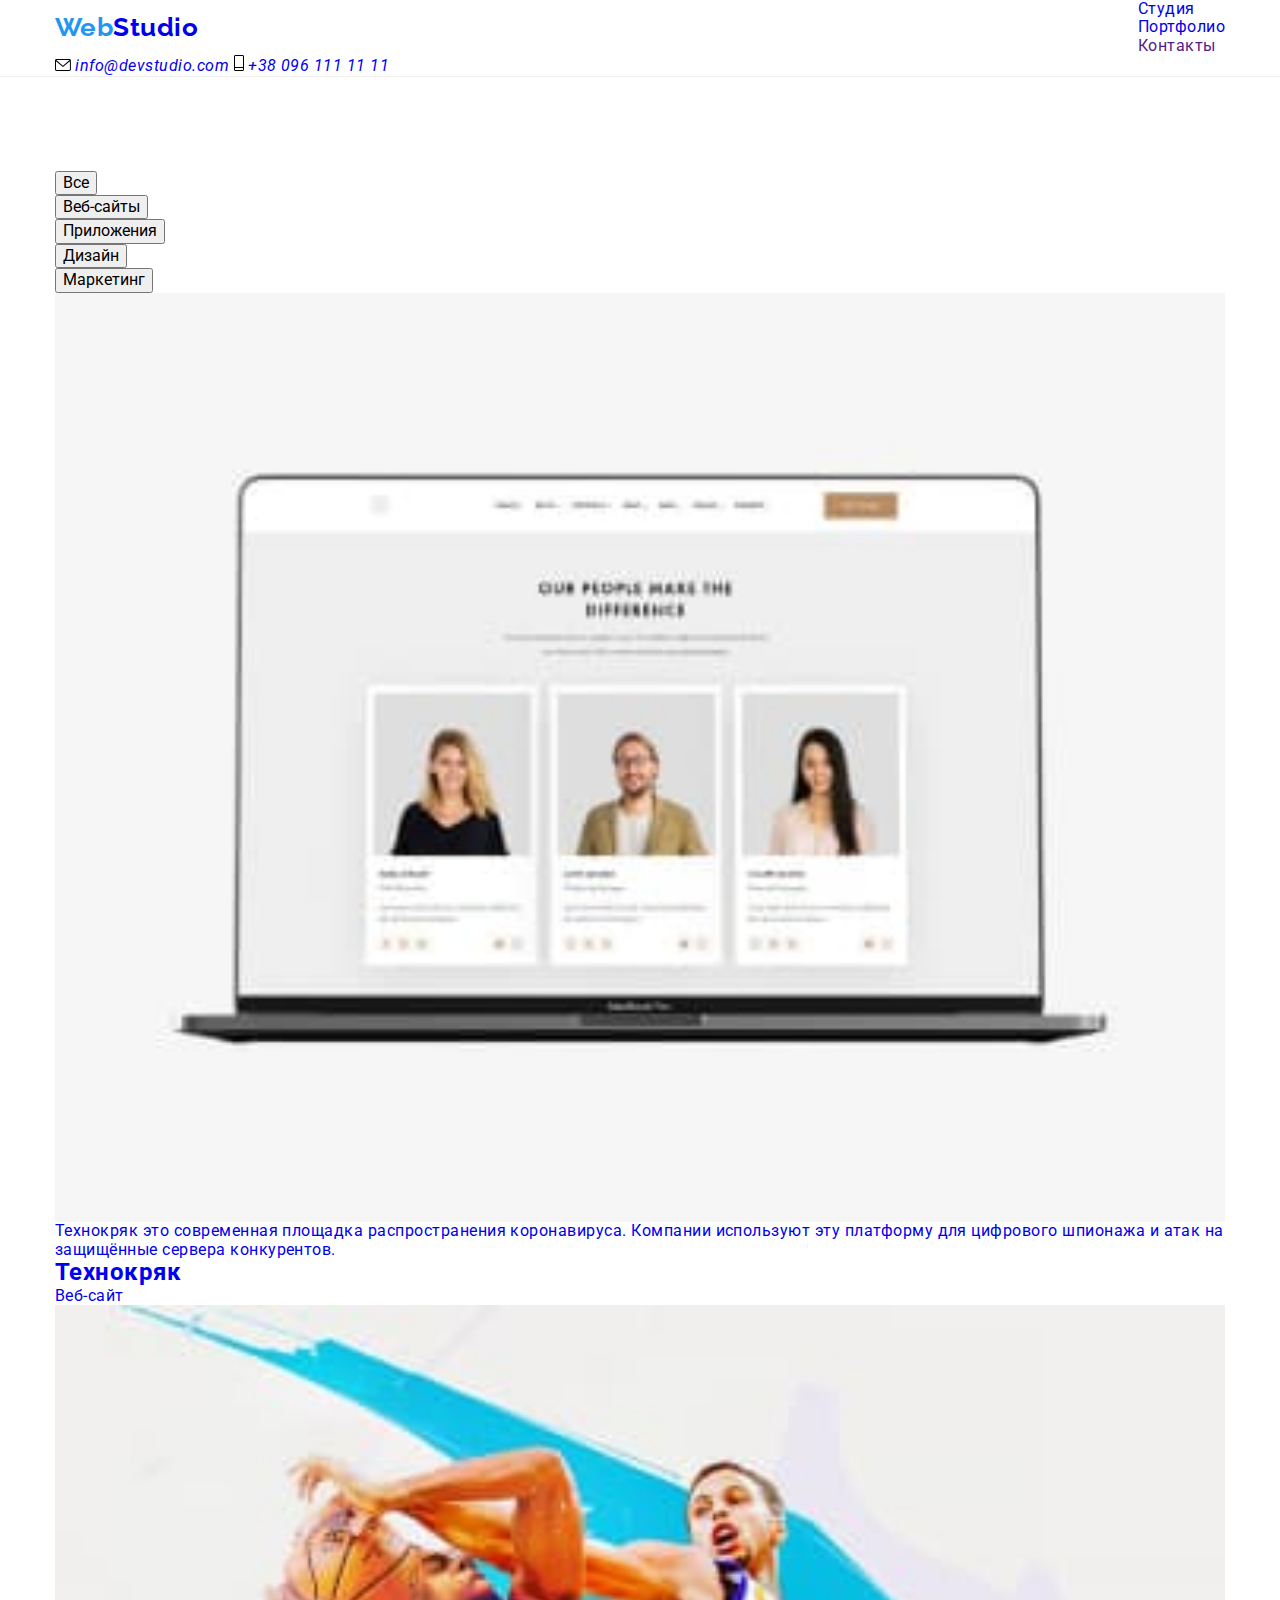
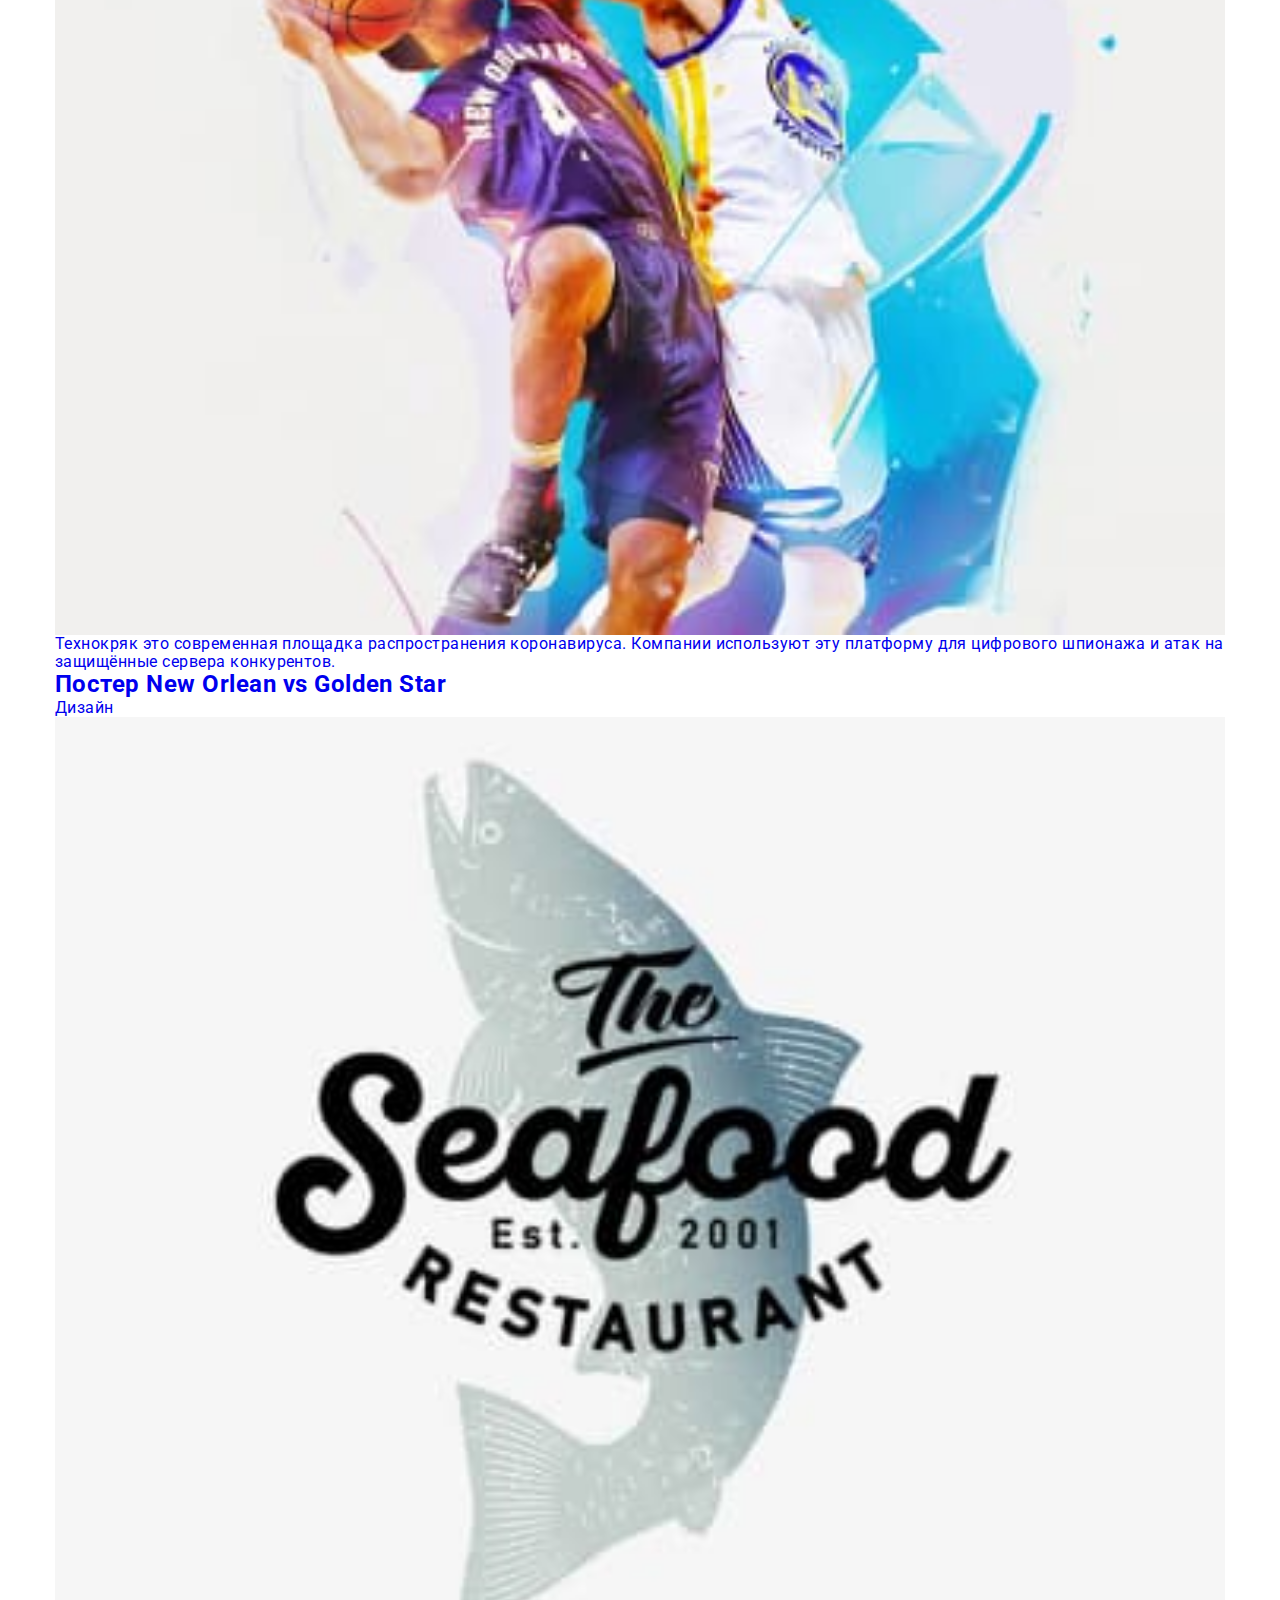
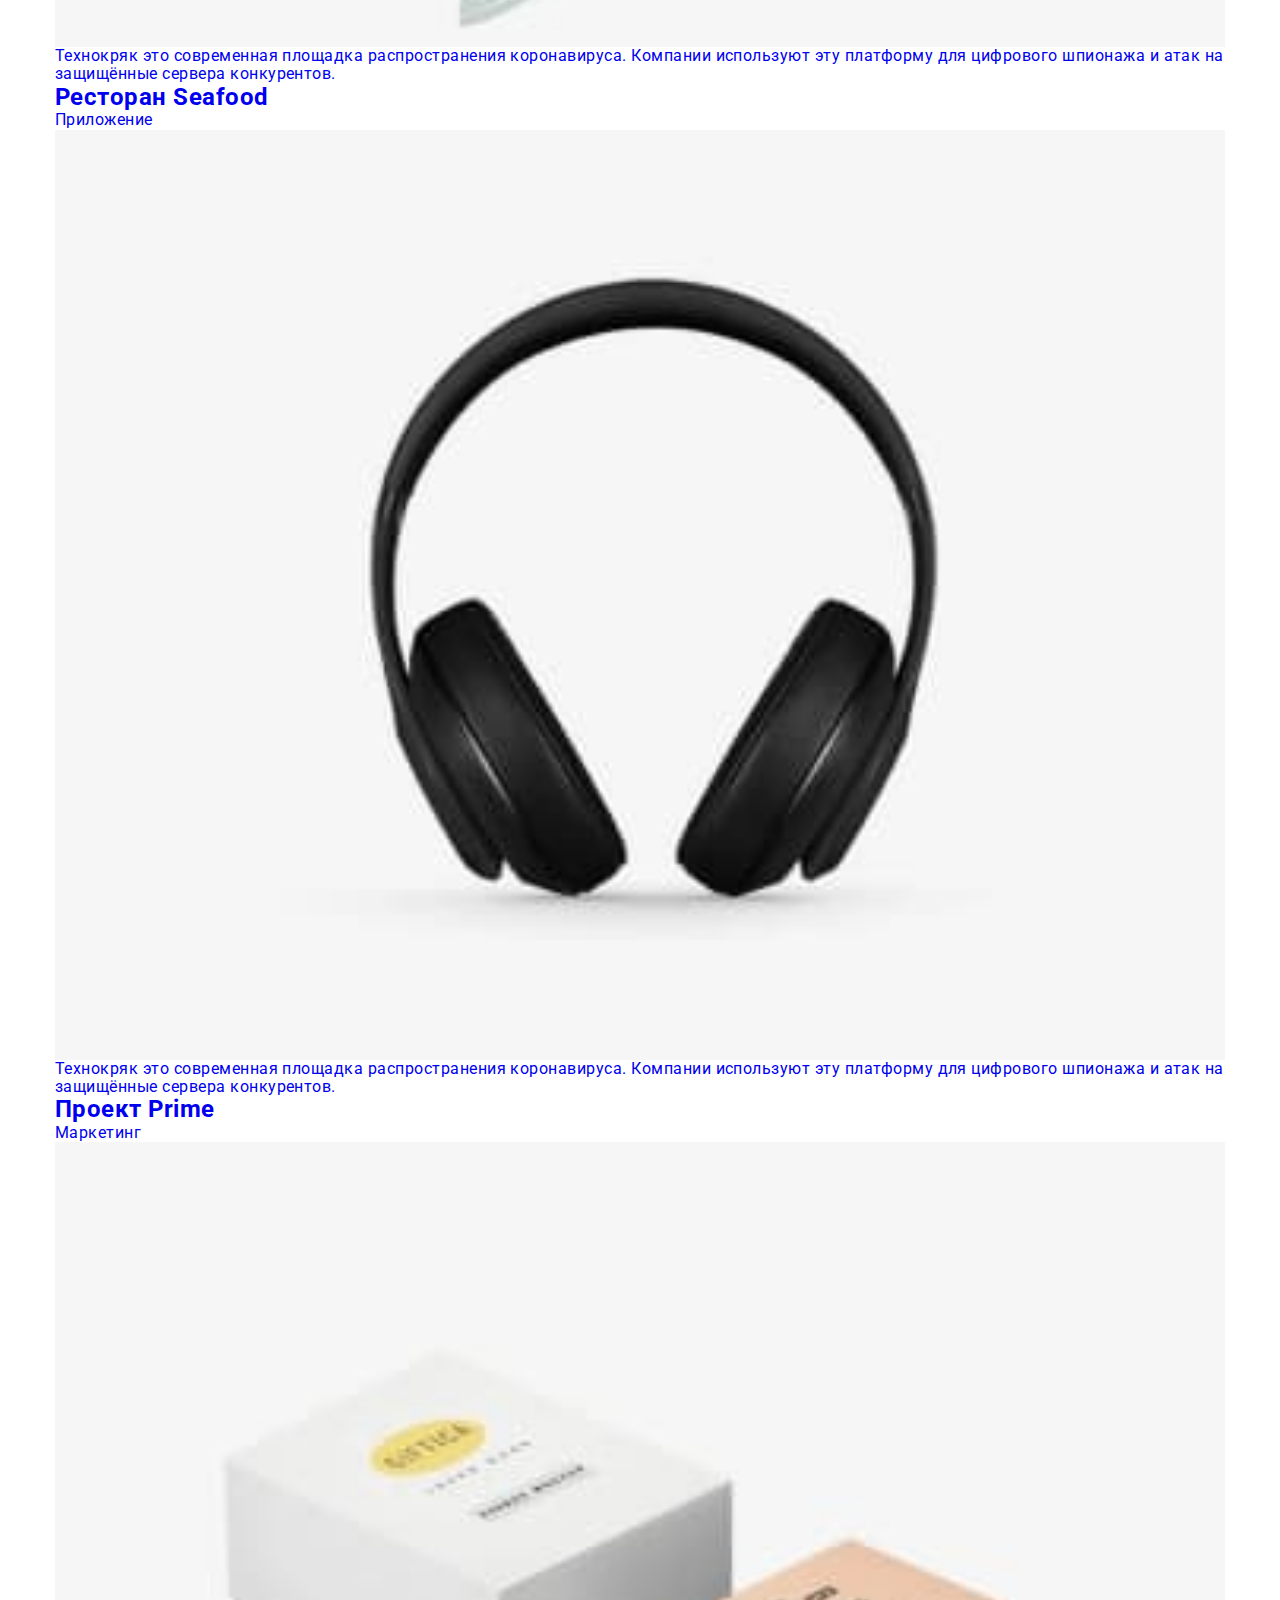
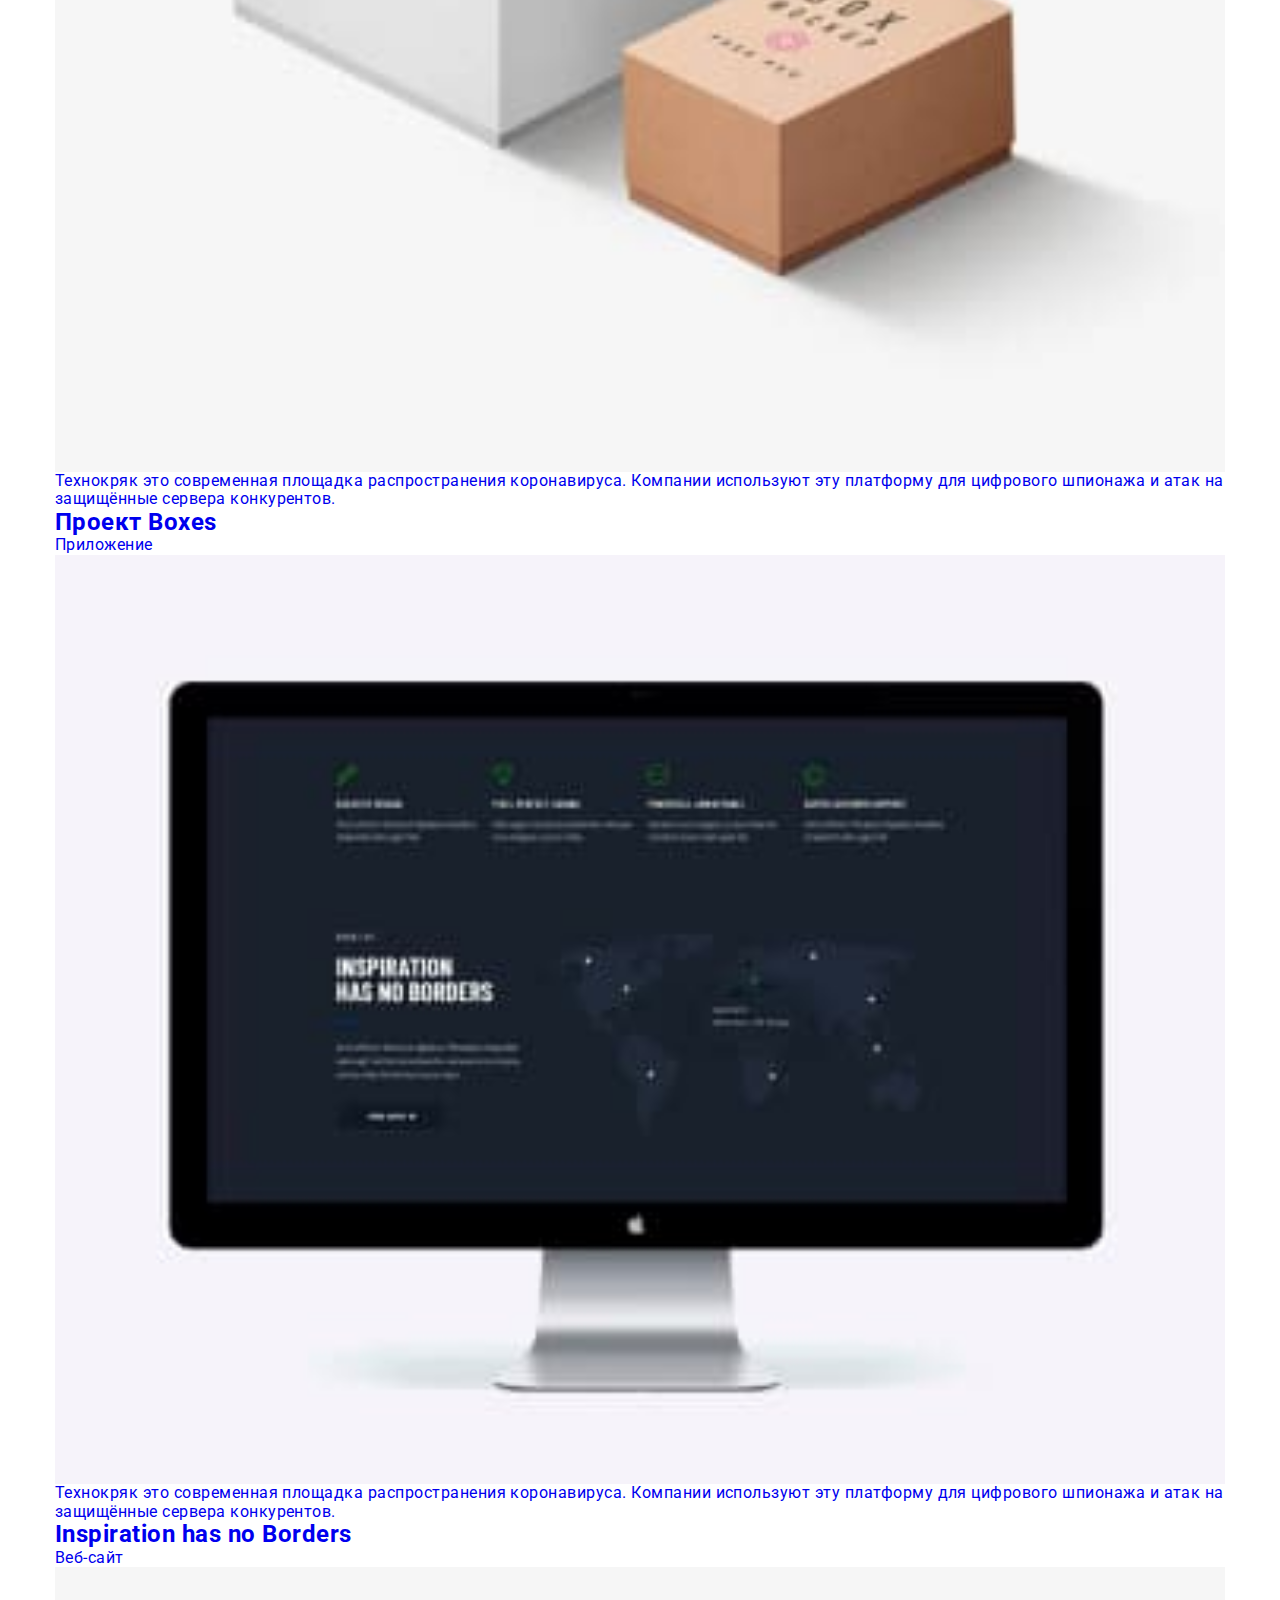
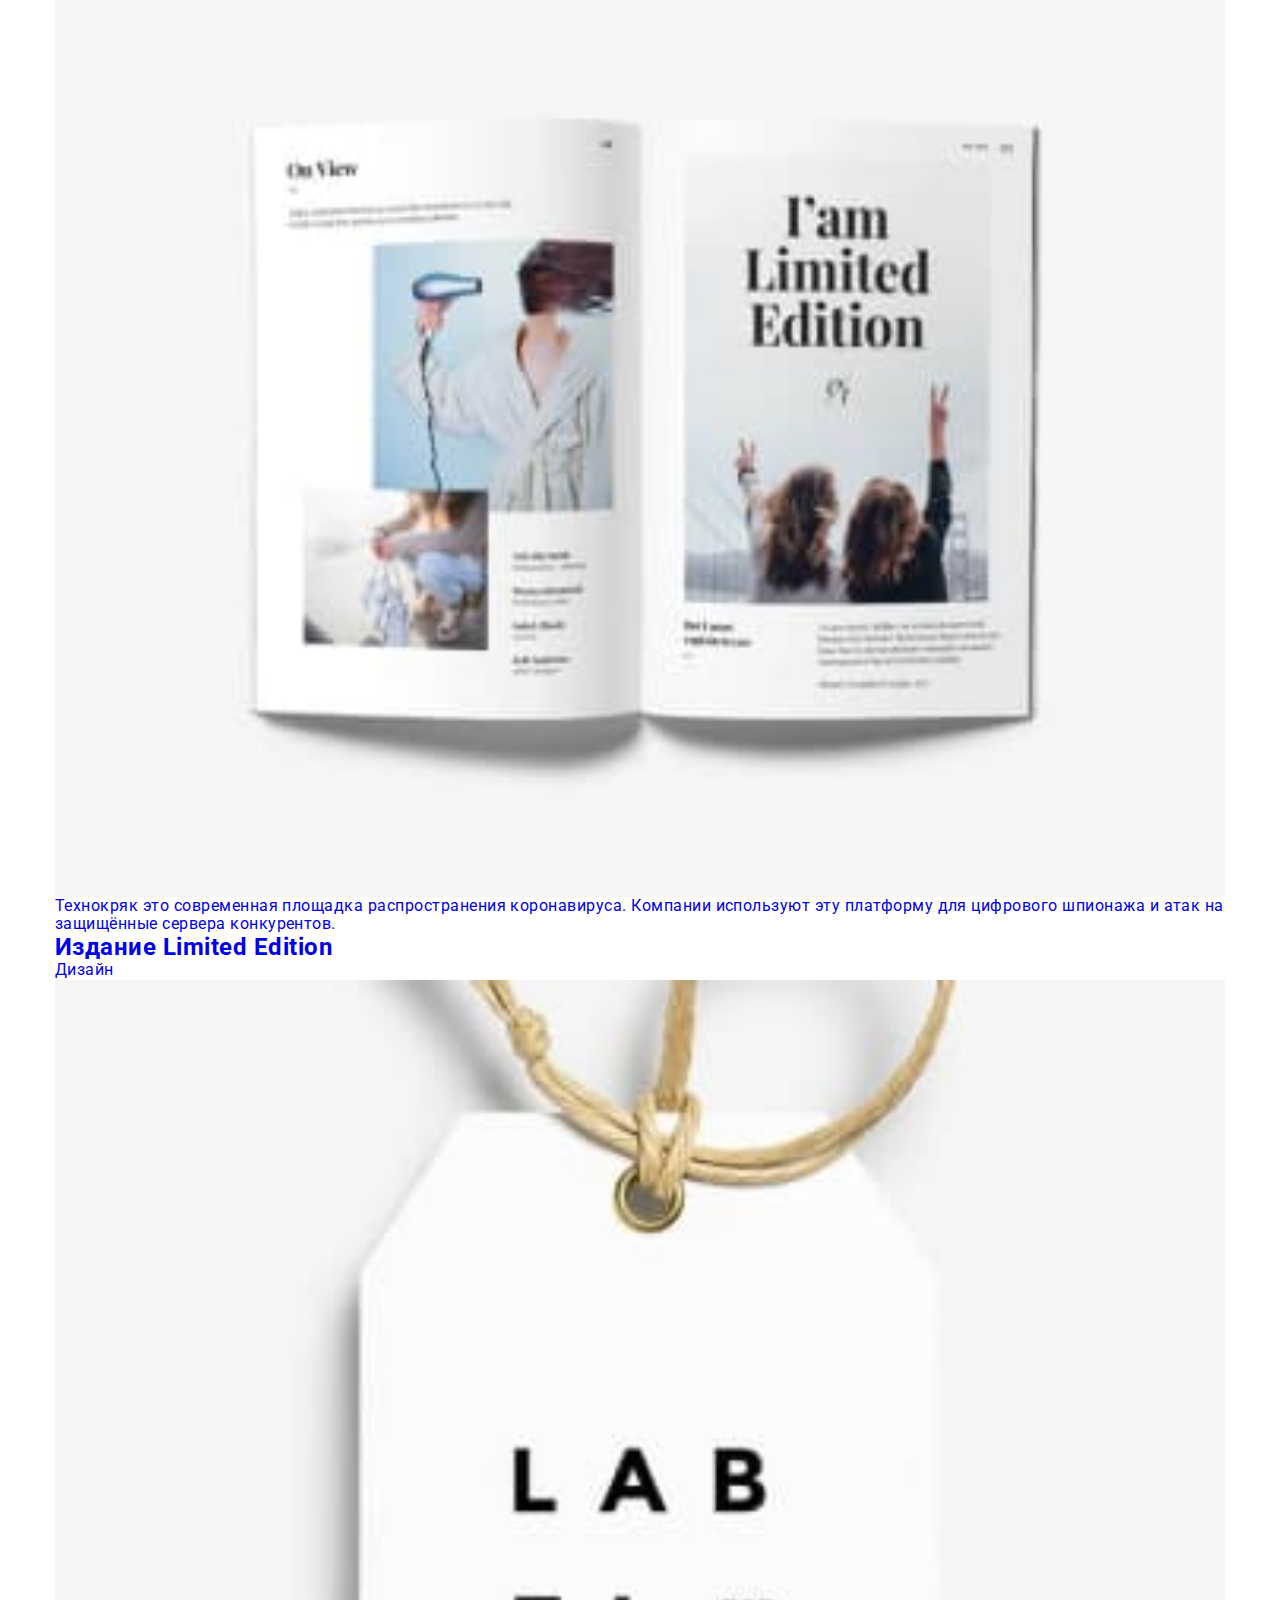
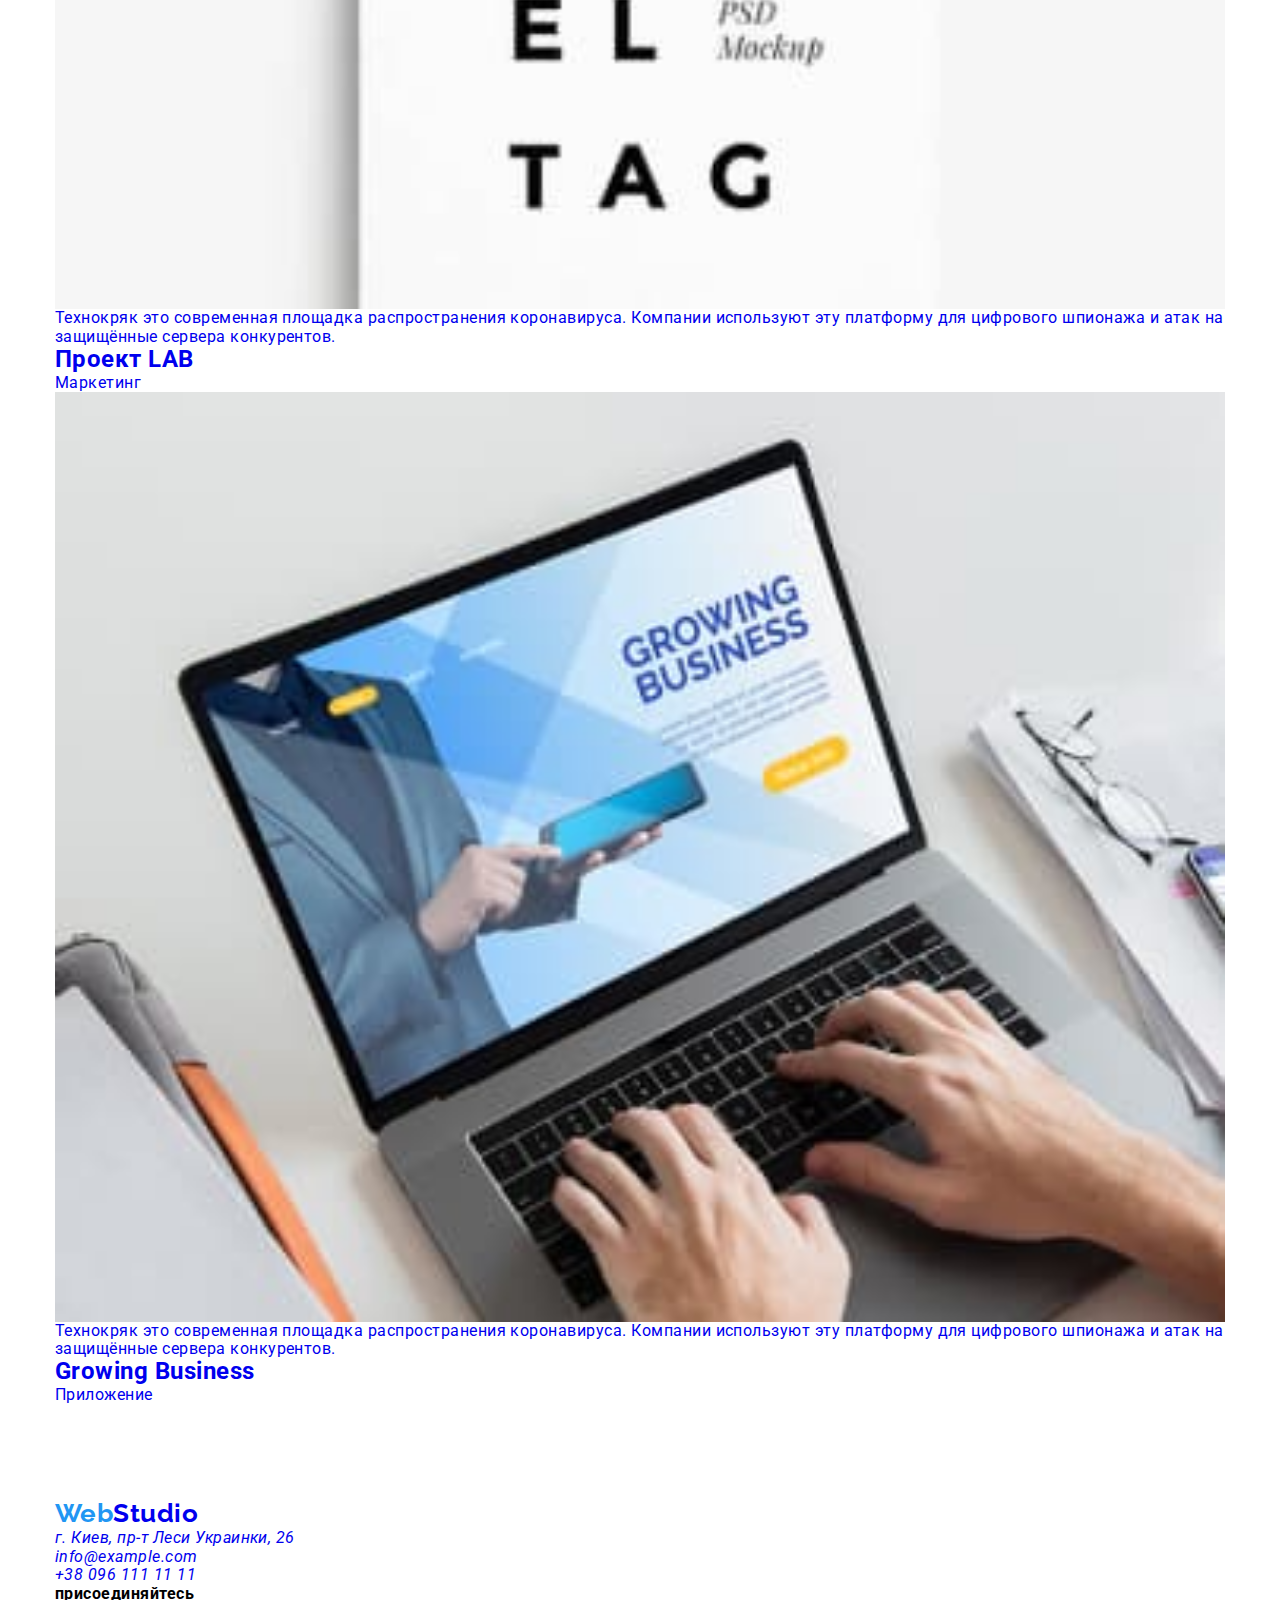
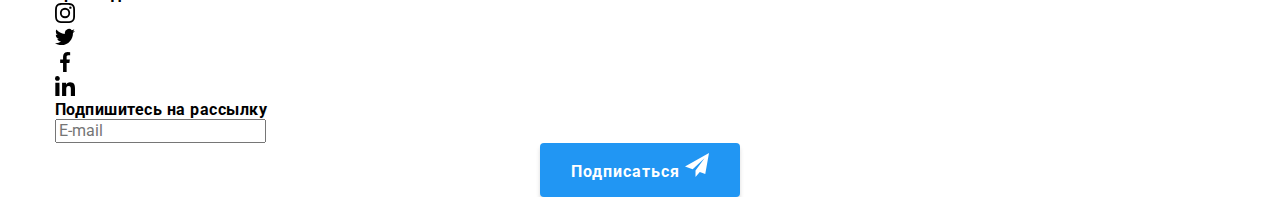
==== portfolio.html @ a3c03ff6 "Адаптивные секции главной" ====
<!DOCTYPE html>
<html lang="ru">
  <head>
    <meta charset="UTF-8" />
    <meta name="viewport" content="width=device-width, initial-scale=1.0" />
    <title lang="en">Web Studio (Version 2.0)</title>
    <link rel="preconnect" href="https://fonts.gstatic.com" />
    <link
      href="https://fonts.googleapis.com/css2?family=Raleway:wght@700&family=Roboto:wght@400;500;700;900&display=swap"
      rel="stylesheet"
    />
    <link
      rel="stylesheet"
      href="https://cdnjs.cloudflare.com/ajax/libs/modern-normalize/1.0.0/modern-normalize.min.css"
    />
    <link rel="stylesheet" href="css/portfolio.min.css" />
  </head>

  <body>
    <!-- ========== HEADER ========== -->

    <header class="page-header">
      <div class="container">
        <nav class="site-nav">
          <a class="logo page-header__logo" href="index.html"
            ><span class="logo__segment">Web</span>Studio</a
          >
          <ul class="site-nav__list">
            <li class="site-nav__item">
              <a class="site-nav__link" href="index.html">Студия</a>
            </li>
            <li class="site-nav__item">
              <a
                class="site-nav__link site-nav__link--current"
                href="portfolio.html"
                >Портфолио</a
              >
            </li>
            <li class="site-nav__item">
              <a class="site-nav__link" href="">Контакты</a>
            </li>
          </ul>
        </nav>
        <address class="page-header__address">
          <a class="page-header__link" href="mailto:info@devstudio.com">
            <svg class="page-header__icon" width="16" height="12">
              <use href="./icons/webstudio-sprite.svg#envelope"></use>
            </svg>
            info@devstudio.com</a
          >
          <a class="page-header__link" href="tel:+380961111111">
            <svg class="page-header__icon" width="10" height="16">
              <use href="./icons/webstudio-sprite.svg#phone"></use>
            </svg>
            +38 096 111 11 11
          </a>
        </address>
      </div>
    </header>

    <main>
      <!-- ========== PORTFOLIO ========== -->

      <section class="section portfolio container">
        <h1 class="visually-hidden">Портфолио</h1>

        <!-- ========== NAVIGATION ========== -->

        <ul class="portfolio__filter">
          <li class="portfolio__filter-item">
            <button class="portfolio__filter-button current" type="button">
              Все
            </button>
          </li>
          <li class="portfolio__filter-item">
            <button class="portfolio__filter-button" type="button">
              Веб-сайты
            </button>
          </li>
          <li class="portfolio__filter-item">
            <button class="portfolio__filter-button" type="button">
              Приложения
            </button>
          </li>
          <li class="portfolio__filter-item">
            <button class="portfolio__filter-button" type="button">
              Дизайн
            </button>
          </li>
          <li class="portfolio__filter-item">
            <button class="portfolio__filter-button" type="button">
              Маркетинг
            </button>
          </li>
        </ul>

        <!-- ========== PORTFOLIO CARDS ========== -->

        <ul class="portfolio__card-set">
          <li class="portfolio__card-item">
            <a class="portfolio__card-link" href="#">
              <div class="portfolio__card-thumb">
                <img
                  class="portfolio__card-img"
                  src="images/portfolio/img.jpg"
                  alt=""
                  width="370"
                  height="294"
                />
                <div class="portfolio__card-thumb-overlay">
                  <p class="portfolio__card-descr">
                    Технокряк это современная площадка распространения
                    коронавируса. Компании используют эту платформу для
                    цифрового шпионажа и атак на защищённые сервера конкурентов.
                  </p>
                </div>
              </div>
              <div class="porftolio__card-wrapper">
                <h2 class="portfolio__card-title">Технокряк</h2>
                <p class="portfolio__card-text">Веб-сайт</p>
              </div>
            </a>
          </li>
          <li class="portfolio__card-item">
            <a class="portfolio__card-link" href="#">
              <div class="portfolio__card-thumb">
                <img
                  class="portfolio__card-img"
                  src="images/portfolio/img-1.jpg"
                  alt=""
                  width="370"
                  height="294"
                />
                <div class="portfolio__card-thumb-overlay">
                  <p class="portfolio__card-descr">
                    Технокряк это современная площадка распространения
                    коронавируса. Компании используют эту платформу для
                    цифрового шпионажа и атак на защищённые сервера конкурентов.
                  </p>
                </div>
              </div>
              <div class="porftolio__card-wrapper">
                <h2 class="portfolio__card-title" lang="en">
                  Постер <span lang="en">New Orlean vs Golden Star</span>
                </h2>
                <p class="portfolio__card-text">Дизайн</p>
              </div>
            </a>
          </li>
          <li class="portfolio__card-item">
            <a class="portfolio__card-link" href="#">
              <div class="portfolio__card-thumb">
                <img
                  class="portfolio__card-img"
                  src="images/portfolio/img-2.jpg"
                  alt=""
                  width="370"
                  height="294"
                />
                <div class="portfolio__card-thumb-overlay">
                  <p class="portfolio__card-descr">
                    Технокряк это современная площадка распространения
                    коронавируса. Компании используют эту платформу для
                    цифрового шпионажа и атак на защищённые сервера конкурентов.
                  </p>
                </div>
              </div>
              <div class="porftolio__card-wrapper">
                <h2 class="portfolio__card-title">
                  Ресторан <span lang="en">Seafood</span>
                </h2>
                <p class="portfolio__card-text">Приложение</p>
              </div>
            </a>
          </li>
          <li class="portfolio__card-item">
            <a class="portfolio__card-link" href="#">
              <div class="portfolio__card-thumb">
                <img
                  class="portfolio__card-img"
                  src="images/portfolio/img-3.jpg"
                  alt=""
                  width="370"
                  height="294"
                />
                <div class="portfolio__card-thumb-overlay">
                  <p class="portfolio__card-descr">
                    Технокряк это современная площадка распространения
                    коронавируса. Компании используют эту платформу для
                    цифрового шпионажа и атак на защищённые сервера конкурентов.
                  </p>
                </div>
              </div>
              <div class="porftolio__card-wrapper">
                <h2 class="portfolio__card-title">
                  Проект <span lang="en">Prime</span>
                </h2>
                <p class="portfolio__card-text">Маркетинг</p>
              </div>
            </a>
          </li>
          <li class="portfolio__card-item">
            <a class="portfolio__card-link" href="#">
              <div class="portfolio__card-thumb">
                <img
                  class="portfolio__card-img"
                  src="images/portfolio/img-4.jpg"
                  alt=""
                  width="370"
                  height="294"
                />
                <div class="portfolio__card-thumb-overlay">
                  <p class="portfolio__card-descr">
                    Технокряк это современная площадка распространения
                    коронавируса. Компании используют эту платформу для
                    цифрового шпионажа и атак на защищённые сервера конкурентов.
                  </p>
                </div>
              </div>
              <div class="porftolio__card-wrapper">
                <h2 class="portfolio__card-title">
                  Проект <span lang="en">Boxes</span>
                </h2>
                <p class="portfolio__card-text">Приложение</p>
              </div>
            </a>
          </li>
          <li class="portfolio__card-item">
            <a class="portfolio__card-link" href="#">
              <div class="portfolio__card-thumb">
                <img
                  class="portfolio__card-img"
                  src="images/portfolio/img-5.jpg"
                  alt=""
                  width="370"
                  height="294"
                />
                <div class="portfolio__card-thumb-overlay">
                  <p class="portfolio__card-descr">
                    Технокряк это современная площадка распространения
                    коронавируса. Компании используют эту платформу для
                    цифрового шпионажа и атак на защищённые сервера конкурентов.
                  </p>
                </div>
              </div>
              <div class="porftolio__card-wrapper">
                <h2 class="portfolio__card-title" lang="en">
                  Inspiration has no Borders
                </h2>
                <p class="portfolio__card-text">Веб-сайт</p>
              </div>
            </a>
          </li>
          <li class="portfolio__card-item">
            <a class="portfolio__card-link" href="#">
              <div class="portfolio__card-thumb">
                <img
                  class="portfolio__card-img"
                  src="images/portfolio/img-6.jpg"
                  alt=""
                  width="370"
                  height="294"
                />
                <div class="portfolio__card-thumb-overlay">
                  <p class="portfolio__card-descr">
                    Технокряк это современная площадка распространения
                    коронавируса. Компании используют эту платформу для
                    цифрового шпионажа и атак на защищённые сервера конкурентов.
                  </p>
                </div>
              </div>
              <div class="porftolio__card-wrapper">
                <h2 class="portfolio__card-title">
                  Издание <span lang="en">Limited Edition</span>
                </h2>
                <p class="portfolio__card-text">Дизайн</p>
              </div>
            </a>
          </li>
          <li class="portfolio__card-item">
            <a class="portfolio__card-link" href="#">
              <div class="portfolio__card-thumb">
                <img
                  class="portfolio__card-img"
                  src="images/portfolio/img-7.jpg"
                  alt=""
                  width="370"
                  height="294"
                />
                <div class="portfolio__card-thumb-overlay">
                  <p class="portfolio__card-descr">
                    Технокряк это современная площадка распространения
                    коронавируса. Компании используют эту платформу для
                    цифрового шпионажа и атак на защищённые сервера конкурентов.
                  </p>
                </div>
              </div>
              <div class="porftolio__card-wrapper">
                <h2 class="portfolio__card-title">
                  Проект <span lang="en">LAB</span>
                </h2>
                <p class="portfolio__card-text">Маркетинг</p>
              </div>
            </a>
          </li>
          <li class="portfolio__card-item">
            <a class="portfolio__card-link" href="#">
              <div class="portfolio__card-thumb">
                <img
                  class="portfolio__card-img"
                  src="images/portfolio/img-8.jpg"
                  alt=""
                  width="370"
                  height="294"
                />
                <div class="portfolio__card-thumb-overlay">
                  <p class="portfolio__card-descr">
                    Технокряк это современная площадка распространения
                    коронавируса. Компании используют эту платформу для
                    цифрового шпионажа и атак на защищённые сервера конкурентов.
                  </p>
                </div>
              </div>
              <div class="porftolio__card-wrapper">
                <h2 class="portfolio__card-title" lang="en">
                  Growing Business
                </h2>
                <p class="portfolio__card-text">Приложение</p>
              </div>
            </a>
          </li>
        </ul>
      </section>
    </main>

    <!-- ========== FOOTER ========== -->

    <footer class="page-footer">
      <div class="container">
        <div class="page-footer__address-wrapper">
          <a class="logo page-footer__logo" href="index.html"
            ><span class="logo__segment">Web</span>Studio</a
          >
          <address class="page-footer__address">
            <ul class="page-footer__address-list">
              <li class="page-footer__address-item">
                <a
                  class="page-footer__address-map"
                  href="https://goo.gl/maps/e7vMdmrx5FtBi2NV8"
                >
                  г. Киев, пр-т Леси Украинки, 26
                </a>
              </li>
              <li class="page-footer__address-item">
                <a
                  class="page-footer__address-link"
                  href="mailto:info@example.com"
                  >info@example.com</a
                >
              </li>
              <li class="page-footer__address-item">
                <a class="page-footer__address-link" href="tel:+380961111111"
                  >+38 096 111 11 11</a
                >
              </li>
            </ul>
          </address>
        </div>
        <div class="page-footer__social-wrapper">
          <b class="page-footer__title">присоединяйтесь</b>
          <ul class="page-footer__social-list">
            <li class="page-footer__social-item">
              <a href="#" class="page-footer__social-link link">
                <svg class="page-footer__social-icon" width="20" height="20">
                  <use href="./icons/webstudio-sprite.svg#instagram"></use>
                </svg>
              </a>
            </li>
            <li class="page-footer__social-item">
              <a href="#" class="page-footer__social-link link">
                <svg class="page-footer__social-icon" width="20" height="20">
                  <use href="./icons/webstudio-sprite.svg#twitter"></use>
                </svg>
              </a>
            </li>
            <li class="page-footer__social-item">
              <a href="#" class="page-footer__social-link link">
                <svg class="page-footer__social-icon" width="20" height="20">
                  <use href="./icons/webstudio-sprite.svg#facebook"></use>
                </svg>
              </a>
            </li>
            <li class="page-footer__social-item">
              <a href="#" class="page-footer__social-link link">
                <svg class="page-footer__social-icon" width="20" height="20">
                  <use href="./icons/webstudio-sprite.svg#linkedin"></use>
                </svg>
              </a>
            </li>
          </ul>
        </div>

        <form class="page-footer__subscr-form">
          <b class="page-footer__title">Подпишитесь на рассылку</b>
          <div class="page-footer__subscr-field">
            <label for="mail"></label>
            <input
              class="page-footer__input"
              type="email"
              name="mail"
              id="mail"
              placeholder="E-mail"
            />
            <button class="button page-footer__button" type="submit">
              Подписаться
              <svg class="page-footer__send-icon" width="24" height="24">
                <use href="./icons/webstudio-sprite.svg#send"></use>
              </svg>
            </button>
          </div>
        </form>
      </div>
    </footer>
  </body>
</html>
---- css/portfolio.min.css ----
body{font-family:'Roboto', sans-serif;font-weight:400;letter-spacing:0.03em;background-color:var(--primary-background-color)}a{text-decoration:none}ul{padding:0;margin:0;list-style:none}h1,h2,h3,h4,h5,h6,p{margin:0}img{display:block;min-width:100%;height:auto}textarea{resize:none}.container{width:480px;margin:0 auto;padding:0 15px}@media screen and (min-width: 768px){.container{width:768px}}@media screen and (min-width: 1200px){.container{width:1200px}}:root{--title-text-color: #212121;--primary-text-color: #757575;--white-text-color: #ffffff;--accent-color: #2196f3;--hero-background-color: #2f303a;--footer-background-color: #2f303a;--primary-background-color: #ffffff;--secondary-background-color: #f5f4fa;--border-color: #eeeeee;--icon-color: #afb1b8;--card-set-gap: 30px;--timing-function: cubic-bezier(0.4, 0, 0.2, 1)}.visually-hidden{position:absolute;width:1px;height:1px;margin:-1px;border:0;padding:0;white-space:nowrap;-webkit-clip-path:inset(100%);clip-path:inset(100%);clip:rect(0 0 0 0);overflow:hidden}.page-header{background-color:var(--primary-background-color);border-bottom:1px solid var(--border-color)}.section{padding-top:60px;padding-bottom:60px}@media screen and (min-width: 1200px){.section{padding-top:94px;padding-bottom:94px}}.button{display:block;min-width:200px;min-height:50px;padding:10px 0;margin-left:auto;margin-right:auto;border:none;border-radius:4px;font-weight:700;font-size:16px;line-height:1.87;letter-spacing:0.06em;background-color:var(--accent-color);color:var(--white-text-color);cursor:pointer;-webkit-box-shadow:0px 4px 4px rgba(0,0,0,0.15);box-shadow:0px 4px 4px rgba(0,0,0,0.15);-webkit-transition:color 250ms var(--timing-function);transition:color 250ms var(--timing-function)}.site-nav{display:-webkit-box;display:-ms-flexbox;display:flex;-webkit-box-align:center;-ms-flex-align:center;align-items:center;-webkit-box-pack:justify;-ms-flex-pack:justify;justify-content:space-between}.logo{font-family:'Raleway', sans-serif;font-weight:700;font-size:24px;line-height:1.16}.logo--page-header{color:#000}.logo--page-footer{color:#fff}@media screen and (min-width: 1200px){.logo{font-size:26px;line-height:1.19}.logo--page-header{margin-right:93px}}.logo__segment{color:var(--accent-color)}
/*# sourceMappingURL=portfolio.min.css.map */
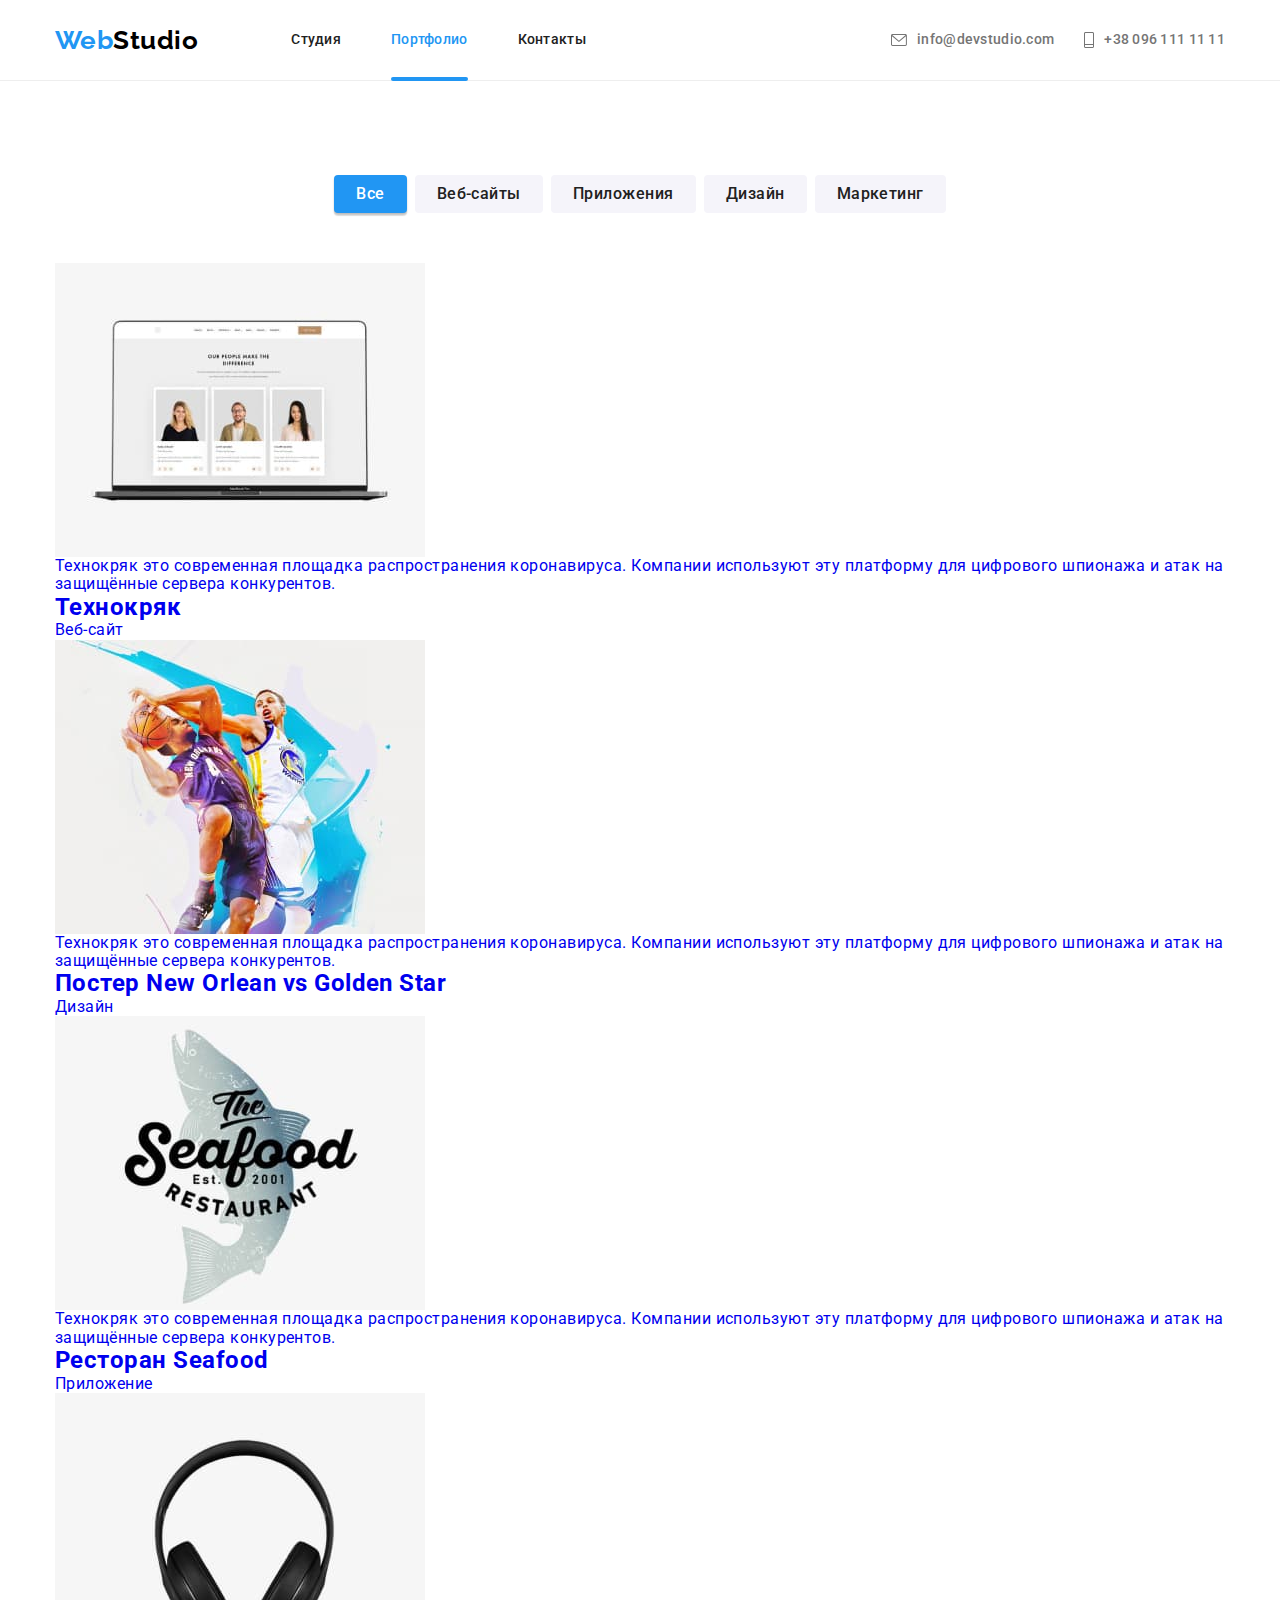
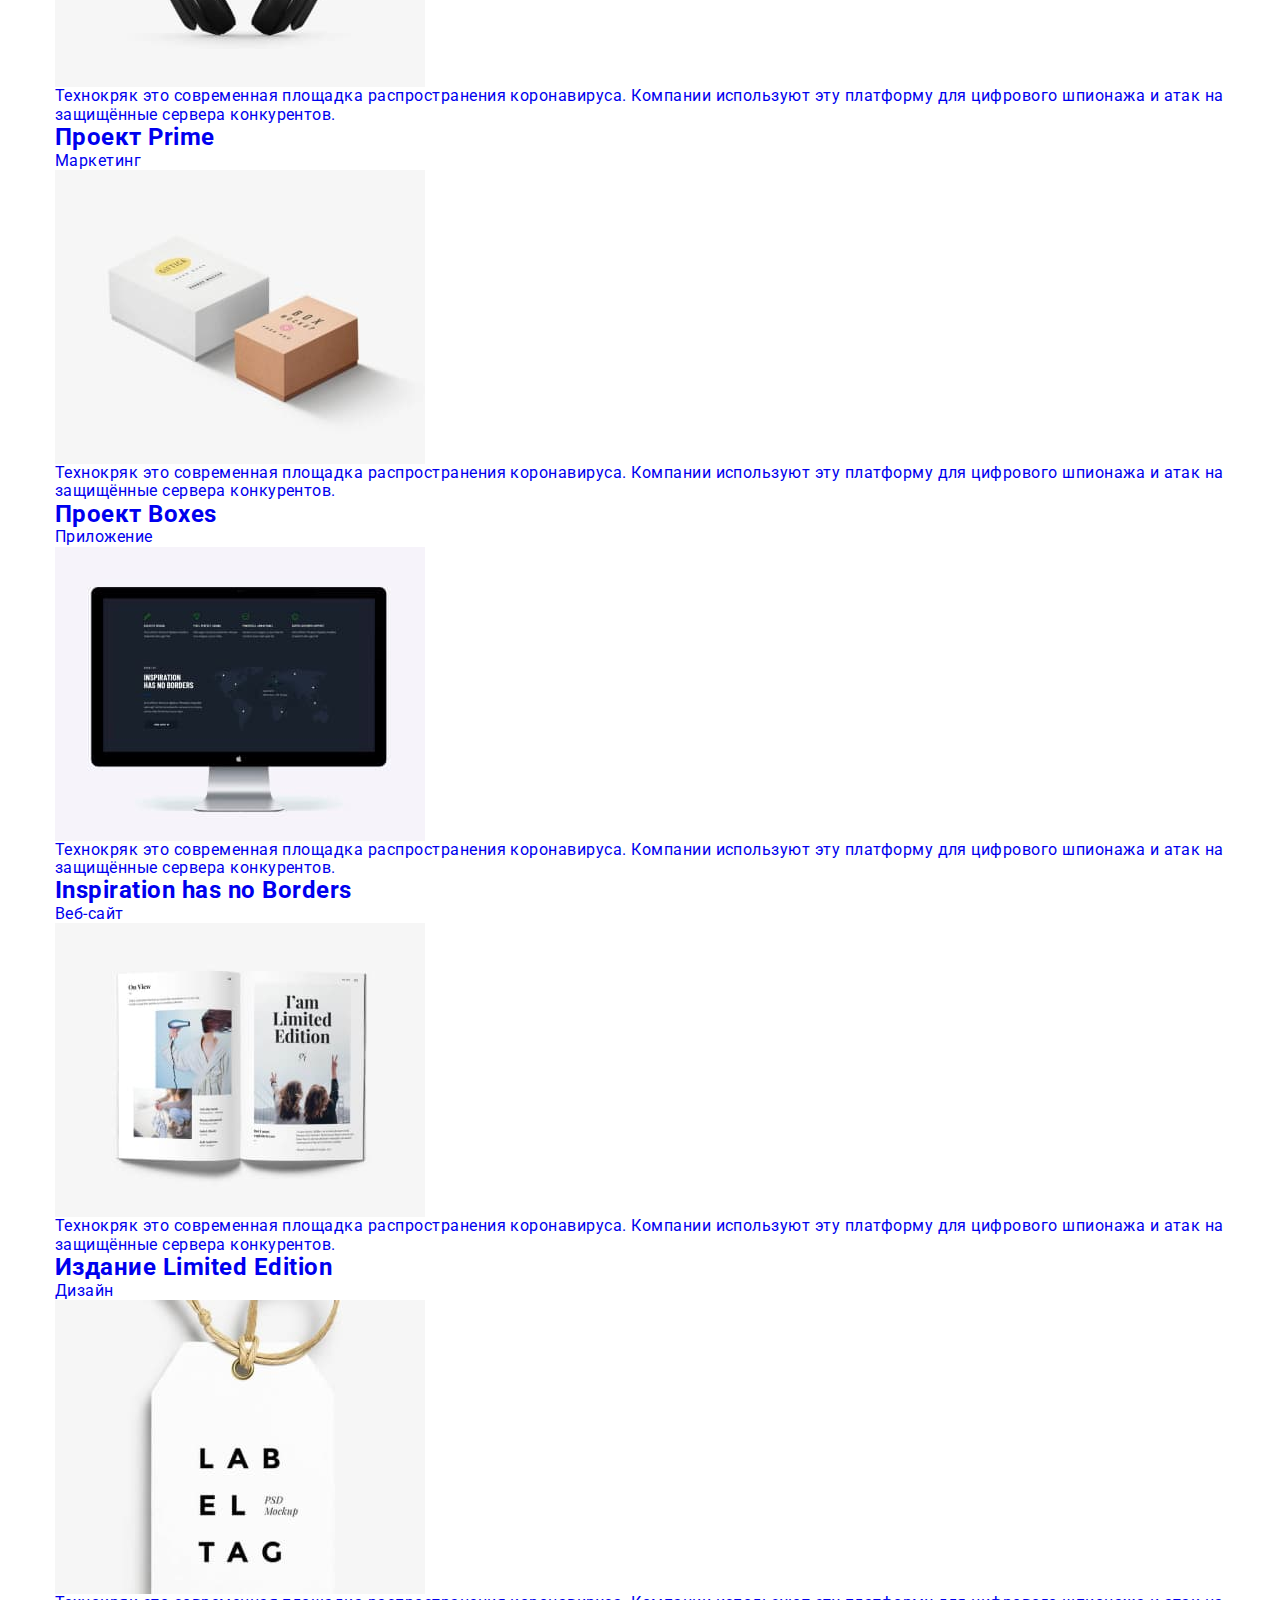
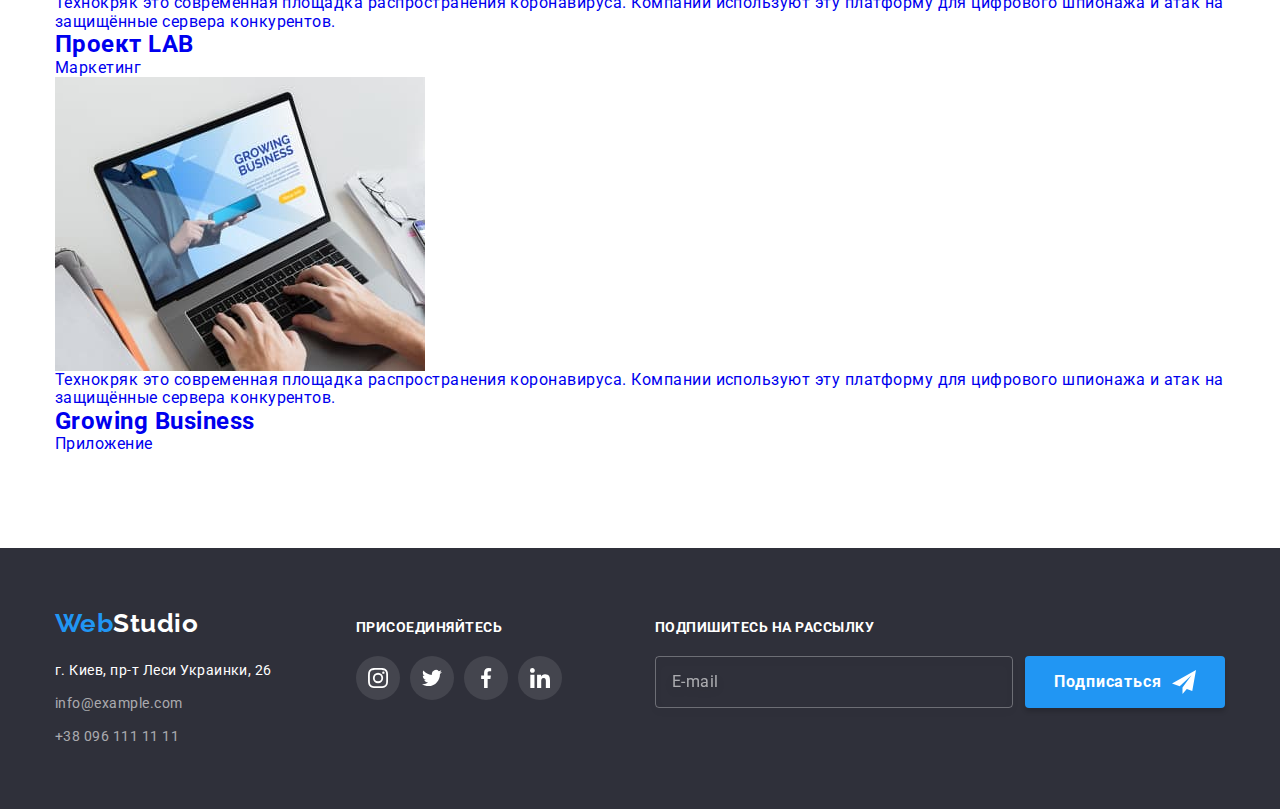
==== commit 859452d7: "Адаптивность футера и фильтра портфолио" ====
--- a/portfolio.html
+++ b/portfolio.html
@@ -13,7 +13,7 @@
       rel="stylesheet"
       href="https://cdnjs.cloudflare.com/ajax/libs/modern-normalize/1.0.0/modern-normalize.min.css"
     />
-    <link rel="stylesheet" href="css/portfolio.min.css" />
+    <link rel="stylesheet" href="./css/portfolio.min.css" />
   </head>
 
   <body>
@@ -21,40 +21,54 @@
 
     <header class="page-header">
       <div class="container">
-        <nav class="site-nav">
-          <a class="logo page-header__logo" href="index.html"
-            ><span class="logo__segment">Web</span>Studio</a
-          >
-          <ul class="site-nav__list">
-            <li class="site-nav__item">
-              <a class="site-nav__link" href="index.html">Студия</a>
-            </li>
-            <li class="site-nav__item">
-              <a
-                class="site-nav__link site-nav__link--current"
-                href="portfolio.html"
-                >Портфолио</a
-              >
-            </li>
-            <li class="site-nav__item">
-              <a class="site-nav__link" href="">Контакты</a>
-            </li>
-          </ul>
-        </nav>
-        <address class="page-header__address">
-          <a class="page-header__link" href="mailto:info@devstudio.com">
-            <svg class="page-header__icon" width="16" height="12">
-              <use href="./icons/webstudio-sprite.svg#envelope"></use>
-            </svg>
-            info@devstudio.com</a
-          >
-          <a class="page-header__link" href="tel:+380961111111">
-            <svg class="page-header__icon" width="10" height="16">
-              <use href="./icons/webstudio-sprite.svg#phone"></use>
-            </svg>
-            +38 096 111 11 11
-          </a>
-        </address>
+        <a class="logo logo--page-header" href="index.html"
+          ><span class="logo__segment">Web</span>Studio</a
+        >
+        <button class="menu-button" data-menu-button type="button">
+          <svg width="40" height="40">
+            <use
+              class="menu-button__icon-menu"
+              href="./icons/webstudio-sprite.svg#menu"
+            ></use>
+            <use
+              class="menu-button__icon-close"
+              href="./icons/webstudio-sprite.svg#menu-close"
+            ></use>
+          </svg>
+        </button>
+        <div class="page-header__menu" data-menu>
+          <nav class="site-nav">
+            <ul class="site-nav__list">
+              <li class="site-nav__item">
+                <a class="site-nav__link" href="index.html">Студия</a>
+              </li>
+              <li class="site-nav__item">
+                <a
+                  class="site-nav__link site-nav__link--current"
+                  href="portfolio.html"
+                  >Портфолио</a
+                >
+              </li>
+              <li class="site-nav__item">
+                <a class="site-nav__link" href="">Контакты</a>
+              </li>
+            </ul>
+          </nav>
+          <address class="page-header__address">
+            <a class="page-header__link" href="mailto:info@devstudio.com">
+              <svg class="page-header__icon" width="16" height="12">
+                <use href="./icons/webstudio-sprite.svg#envelope"></use>
+              </svg>
+              info@devstudio.com</a
+            >
+            <a class="page-header__link" href="tel:+380961111111">
+              <svg class="page-header__icon" width="10" height="16">
+                <use href="./icons/webstudio-sprite.svg#phone"></use>
+              </svg>
+              +38 096 111 11 11
+            </a>
+          </address>
+        </div>
       </div>
     </header>
 
@@ -121,6 +135,7 @@
               </div>
             </a>
           </li>
+
           <li class="portfolio__card-item">
             <a class="portfolio__card-link" href="#">
               <div class="portfolio__card-thumb">
@@ -147,6 +162,7 @@
               </div>
             </a>
           </li>
+
           <li class="portfolio__card-item">
             <a class="portfolio__card-link" href="#">
               <div class="portfolio__card-thumb">
@@ -173,6 +189,7 @@
               </div>
             </a>
           </li>
+
           <li class="portfolio__card-item">
             <a class="portfolio__card-link" href="#">
               <div class="portfolio__card-thumb">
@@ -199,6 +216,7 @@
               </div>
             </a>
           </li>
+
           <li class="portfolio__card-item">
             <a class="portfolio__card-link" href="#">
               <div class="portfolio__card-thumb">
@@ -225,6 +243,7 @@
               </div>
             </a>
           </li>
+
           <li class="portfolio__card-item">
             <a class="portfolio__card-link" href="#">
               <div class="portfolio__card-thumb">
@@ -251,6 +270,7 @@
               </div>
             </a>
           </li>
+
           <li class="portfolio__card-item">
             <a class="portfolio__card-link" href="#">
               <div class="portfolio__card-thumb">
@@ -277,6 +297,7 @@
               </div>
             </a>
           </li>
+
           <li class="portfolio__card-item">
             <a class="portfolio__card-link" href="#">
               <div class="portfolio__card-thumb">
@@ -303,6 +324,7 @@
               </div>
             </a>
           </li>
+
           <li class="portfolio__card-item">
             <a class="portfolio__card-link" href="#">
               <div class="portfolio__card-thumb">
@@ -338,7 +360,7 @@
     <footer class="page-footer">
       <div class="container">
         <div class="page-footer__address-wrapper">
-          <a class="logo page-footer__logo" href="index.html"
+          <a class="logo logo--page-footer" href="index.html"
             ><span class="logo__segment">Web</span>Studio</a
           >
           <address class="page-footer__address">
@@ -421,5 +443,7 @@
         </form>
       </div>
     </footer>
+
+    <script src="./js/menu.js"></script>
   </body>
 </html>
--- a/css/portfolio.min.css
+++ b/css/portfolio.min.css
@@ -1,2 +1,2 @@
-body{font-family:'Roboto', sans-serif;font-weight:400;letter-spacing:0.03em;background-color:var(--primary-background-color)}a{text-decoration:none}ul{padding:0;margin:0;list-style:none}h1,h2,h3,h4,h5,h6,p{margin:0}img{display:block;min-width:100%;height:auto}textarea{resize:none}.container{width:480px;margin:0 auto;padding:0 15px}@media screen and (min-width: 768px){.container{width:768px}}@media screen and (min-width: 1200px){.container{width:1200px}}:root{--title-text-color: #212121;--primary-text-color: #757575;--white-text-color: #ffffff;--accent-color: #2196f3;--hero-background-color: #2f303a;--footer-background-color: #2f303a;--primary-background-color: #ffffff;--secondary-background-color: #f5f4fa;--border-color: #eeeeee;--icon-color: #afb1b8;--card-set-gap: 30px;--timing-function: cubic-bezier(0.4, 0, 0.2, 1)}.visually-hidden{position:absolute;width:1px;height:1px;margin:-1px;border:0;padding:0;white-space:nowrap;-webkit-clip-path:inset(100%);clip-path:inset(100%);clip:rect(0 0 0 0);overflow:hidden}.page-header{background-color:var(--primary-background-color);border-bottom:1px solid var(--border-color)}.section{padding-top:60px;padding-bottom:60px}@media screen and (min-width: 1200px){.section{padding-top:94px;padding-bottom:94px}}.button{display:block;min-width:200px;min-height:50px;padding:10px 0;margin-left:auto;margin-right:auto;border:none;border-radius:4px;font-weight:700;font-size:16px;line-height:1.87;letter-spacing:0.06em;background-color:var(--accent-color);color:var(--white-text-color);cursor:pointer;-webkit-box-shadow:0px 4px 4px rgba(0,0,0,0.15);box-shadow:0px 4px 4px rgba(0,0,0,0.15);-webkit-transition:color 250ms var(--timing-function);transition:color 250ms var(--timing-function)}.site-nav{display:-webkit-box;display:-ms-flexbox;display:flex;-webkit-box-align:center;-ms-flex-align:center;align-items:center;-webkit-box-pack:justify;-ms-flex-pack:justify;justify-content:space-between}.logo{font-family:'Raleway', sans-serif;font-weight:700;font-size:24px;line-height:1.16}.logo--page-header{color:#000}.logo--page-footer{color:#fff}@media screen and (min-width: 1200px){.logo{font-size:26px;line-height:1.19}.logo--page-header{margin-right:93px}}.logo__segment{color:var(--accent-color)}
+body{font-family:'Roboto', sans-serif;font-weight:400;letter-spacing:0.03em;background-color:var(--primary-background-color)}body.modal-open{overflow:hidden}a{text-decoration:none}ul{padding:0;margin:0;list-style:none}h1,h2,h3,h4,h5,h6,p{margin:0}img{display:block;max-width:100%;height:auto}textarea{resize:none}.container{margin:0 auto;padding:0 15px}@media screen and (min-width: 480px){.container{width:480px}}@media screen and (min-width: 768px){.container{width:768px}}@media screen and (min-width: 1200px){.container{width:1200px}}@media screen{.page-header .container{display:-webkit-box;display:-ms-flexbox;display:flex;height:100%;-webkit-box-align:center;-ms-flex-align:center;align-items:center}}@media screen and (min-width: 768px){.page-footer .container{display:-webkit-box;display:-ms-flexbox;display:flex}}@media screen and (min-width: 768px) and (max-width: 1199px){.page-footer .container{-ms-flex-wrap:wrap;flex-wrap:wrap;-ms-flex-pack:distribute;justify-content:space-around}}@media screen and (min-width: 1200px){.page-footer .container{-webkit-box-align:baseline;-ms-flex-align:baseline;align-items:baseline}}:root{--title-text-color: #212121;--primary-text-color: #757575;--white-text-color: #ffffff;--accent-color: #2196f3;--hero-background-color: #2f303a;--footer-background-color: #2f303a;--primary-background-color: #ffffff;--secondary-background-color: #f5f4fa;--border-color: #eeeeee;--icon-color: #afb1b8;--card-set-gap: 30px;--timing-function: cubic-bezier(0.4, 0, 0.2, 1)}.visually-hidden{position:absolute;width:1px;height:1px;margin:-1px;border:0;padding:0;white-space:nowrap;-webkit-clip-path:inset(100%);clip-path:inset(100%);clip:rect(0 0 0 0);overflow:hidden}.page-header{position:relative;border-bottom:1px solid var(--border-color);background-color:var(--primary-background-color)}@media screen and (max-width: 767px){.page-header{height:60px}}@media screen and (max-width: 767px){.page-header__menu{position:absolute;top:calc(100% + 1px);left:0;opacity:0;visibility:hidden;pointer-events:none;padding-top:60px;padding-bottom:60px;width:100%;height:393px;background-color:#fff;-webkit-box-shadow:0px 4px 8px rgba(0,0,0,0.04),0px 2px 4px rgba(0,0,0,0.08),0px 1px 3px rgba(0,0,0,0.16);box-shadow:0px 4px 8px rgba(0,0,0,0.04),0px 2px 4px rgba(0,0,0,0.08),0px 1px 3px rgba(0,0,0,0.16);-webkit-transition:opacity 250ms var(--timing-function),visibility 250ms var(--timing-function);transition:opacity 250ms var(--timing-function),visibility 250ms var(--timing-function)}.page-header__menu.is-open{opacity:1;visibility:visible;pointer-events:auto}}@media screen and (min-width: 768px){.page-header__menu{display:-webkit-box;display:-ms-flexbox;display:flex;-webkit-box-flex:1;-ms-flex-positive:1;flex-grow:1;-webkit-box-align:center;-ms-flex-align:center;align-items:center}}@media screen and (max-width: 767px){.page-header__address{text-align:center}}@media screen and (min-width: 768px){.page-header__address{margin-left:auto}}@media screen and (min-width: 1200px){.page-header__address{display:-webkit-box;display:-ms-flexbox;display:flex;-webkit-box-align:center;-ms-flex-align:center;align-items:center}}.page-header__icon{margin-right:10px;fill:currentColor}.page-header__link{display:block;font-style:normal;font-weight:500;letter-spacing:0.02em;color:var(--primary-text-color);-webkit-transition:color 250ms var(--timing-function);transition:color 250ms var(--timing-function)}.page-header__link:hover,.page-header__link:focus{color:var(--accent-color)}@media screen and (max-width: 767px){.page-header__link{font-size:18px;line-height:1.16}.page-header__link:not(:last-child){margin-bottom:16px}}@media screen and (min-width: 768px){.page-header__link{display:-webkit-box;display:-ms-flexbox;display:flex;-webkit-box-align:center;-ms-flex-align:center;align-items:center}}@media screen and (min-width: 768px) and (max-width: 1199px){.page-header__link{font-size:12px;line-height:1.16}}@media screen and (min-width: 1200px){.page-header__link{padding-top:30px;padding-bottom:30px;font-size:14px;line-height:1.14}}@media screen and (min-width: 768px) and (max-width: 1199px){.page-header__link+.page-header__link{margin-top:10px}}@media screen and (min-width: 1200px){.page-header__link+.page-header__link{margin-left:30px}}.page-footer{padding-top:60px;padding-bottom:60px;background-color:var(--footer-background-color)}@media screen and (max-width: 1199px){.page-footer{text-align:center}}.page-footer__title{display:inline-block;margin-bottom:20px;color:var(--white-text-color);font-weight:700;font-size:14px;line-height:1.14;text-transform:uppercase}.section{padding-top:60px;padding-bottom:60px}@media screen and (min-width: 1200px){.section{padding-top:94px;padding-bottom:94px}}.button{display:block;min-width:200px;min-height:50px;padding:10px 0;margin-left:auto;margin-right:auto;border:none;border-radius:4px;font-weight:700;font-size:16px;line-height:1.87;letter-spacing:0.06em;background-color:var(--accent-color);color:var(--white-text-color);cursor:pointer;-webkit-box-shadow:0px 4px 4px rgba(0,0,0,0.15);box-shadow:0px 4px 4px rgba(0,0,0,0.15);-webkit-transition:color 250ms var(--timing-function);transition:color 250ms var(--timing-function)}.close-button{position:absolute;top:8px;right:8px;display:-webkit-box;display:-ms-flexbox;display:flex;-webkit-box-pack:center;-ms-flex-pack:center;justify-content:center;-webkit-box-align:center;-ms-flex-align:center;align-items:center;width:30px;height:30px;padding:0;border:1px solid rgba(0,0,0,0.1);border-radius:50%;cursor:pointer;background-color:var(--primary-background-color);fill:currentColor;-webkit-transition:color 250ms var(--timing-function);transition:color 250ms var(--timing-function)}.close-button:hover,.close-button:focus{color:var(--accent-color)}.menu-button{display:-webkit-inline-box;display:-ms-inline-flexbox;display:inline-flex;padding:0;margin-left:auto;border:none;background-color:transparent}@media screen and (min-width: 768px){.menu-button{display:none}}.menu-button .menu-button__icon-close{display:none}.menu-button.is-open .menu-button__icon-close{display:block}.menu-button .menu-button__icon-menu{display:block}.menu-button.is-open .menu-button__icon-menu{display:none}@media screen and (max-width: 767px){.site-nav__list{margin-left:auto;margin-right:auto;margin-bottom:60px;text-align:center}}@media screen and (min-width: 768px){.site-nav__list{display:-webkit-box;display:-ms-flexbox;display:flex}}@media screen and (min-width: 768px){.site-nav__item+.site-nav__item{margin-left:50px}}@media screen and (max-width: 767px){.site-nav__item:not(:last-child){margin-bottom:40px}}.site-nav__link{display:inline-block;font-weight:500;letter-spacing:0.02em;color:var(--title-text-color);-webkit-transition:color 250ms var(--timing-function);transition:color 250ms var(--timing-function)}.site-nav__link:hover,.site-nav__link:focus{color:var(--accent-color)}.site-nav__link--current{position:relative;color:var(--accent-color)}@media screen and (max-width: 767px){.site-nav__link{font-size:18px;line-height:1.16}}@media screen and (min-width: 768px){.site-nav__link{padding-top:32px;padding-bottom:32px;font-size:14px;line-height:1.14}}.site-nav__link--current::after{width:100%;height:4px;border-radius:4px;background-color:var(--accent-color)}@media screen and (max-width: 767px){.site-nav__link--current::after{content:"";display:block;position:static;margin-top:8px}}@media screen and (min-width: 768px){.site-nav__link--current::after{content:"";display:block;position:absolute;left:0;bottom:-1px}}.logo{display:inline-block;font-family:'Raleway', sans-serif;font-weight:700}@media screen and (max-width: 1199px){.logo{font-size:24px;line-height:1.16}}@media screen and (min-width: 1200px){.logo{font-size:26px;line-height:1.19}}.logo--page-header{color:#000}@media screen and (min-width: 768px) and (max-width: 1199px){.logo--page-header{margin-right:88px}}@media screen and (min-width: 1200px){.logo--page-header{margin-right:93px}}.logo--page-footer{margin-bottom:20px;color:#fff}.logo__segment{color:var(--accent-color)}.portfolio__filter{display:-webkit-box;display:-ms-flexbox;display:flex;-ms-flex-wrap:wrap;flex-wrap:wrap}@media screen and (max-width: 767px){.portfolio__filter{padding-bottom:40px}}@media screen and (min-width: 768px){.portfolio__filter{-webkit-box-pack:center;-ms-flex-pack:center;justify-content:center}}@media screen and (min-width: 768px) and (max-width: 1199px){.portfolio__filter{padding-bottom:30px}}@media screen and (min-width: 1200px){.portfolio__filter{padding-bottom:50px}}.portfolio__filter-item{border:none}.portfolio__filter-item:not(:last-child){margin-right:8px}@media screen and (max-width: 767px){.portfolio__filter-item:first-child{margin-bottom:15px}}.portfolio__filter-button{padding-top:6px;padding-right:22px;padding-bottom:6px;padding-left:22px;border:none;border-radius:4px;outline:0;font-family:'Roboto', sans-serif;font-style:normal;font-weight:500;font-size:16px;line-height:1.62;text-align:center;letter-spacing:0.03em;color:var(--title-text-color);background-color:var(--secondary-background-color);-webkit-transition:color 250ms var(--timing-function),background-color 250ms var(--timing-function),-webkit-box-shadow 250ms var(--timing-function);transition:color 250ms var(--timing-function),background-color 250ms var(--timing-function),-webkit-box-shadow 250ms var(--timing-function);transition:color 250ms var(--timing-function),background-color 250ms var(--timing-function),box-shadow 250ms var(--timing-function);transition:color 250ms var(--timing-function),background-color 250ms var(--timing-function),box-shadow 250ms var(--timing-function),-webkit-box-shadow 250ms var(--timing-function)}.portfolio__filter-button.current,.portfolio__filter-button:hover,.portfolio__filter-button:focus{background-color:var(--accent-color);color:var(--white-text-color);-webkit-box-shadow:0px 3px 1px rgba(0,0,0,0.1),0px 1px 2px rgba(0,0,0,0.08),0px 2px 2px rgba(0,0,0,0.12);box-shadow:0px 3px 1px rgba(0,0,0,0.1),0px 1px 2px rgba(0,0,0,0.08),0px 2px 2px rgba(0,0,0,0.12);cursor:pointer}@media screen and (max-width: 1199px){.page-footer__address-wrapper{margin-bottom:60px}}@media screen and (min-width: 1200px){.page-footer__address-wrapper{width:231px;margin-right:70px}}@media screen and (max-width: 1199px){.page-footer__address-item:not(:last-child){margin-bottom:8px}}@media screen and (min-width: 1200px){.page-footer__address-item:not(:last-child){margin-bottom:9px}}.page-footer__address-map,.page-footer__address-link{display:inline-block;font-style:normal;font-size:14px;line-height:1.71;color:var(--primary-background-color)}.page-footer__address-link{color:rgba(255,255,255,0.6);-webkit-transition:color 250ms var(--timing-function);transition:color 250ms var(--timing-function)}.page-footer__address-link:hover,.page-footer__address-link:focus{color:#fff}@media screen and (max-width: 767px){.page-footer__social-wrapper{margin-bottom:60px}}@media screen and (min-width: 1200px){.page-footer__social-wrapper{margin-right:93px}}.page-footer__social-list{display:-webkit-box;display:-ms-flexbox;display:flex;-webkit-box-pack:center;-ms-flex-pack:center;justify-content:center}.page-footer__social-item:not(:last-child){margin-right:10px}.page-footer__social-link{display:-webkit-box;display:-ms-flexbox;display:flex;-webkit-box-pack:center;-ms-flex-pack:center;justify-content:center;-webkit-box-align:center;-ms-flex-align:center;align-items:center;width:44px;height:44px;border-radius:50%;background-color:rgba(255,255,255,0.1);-webkit-transition:background-color 250ms var(--timing-function);transition:background-color 250ms var(--timing-function)}.page-footer__social-link:hover,.page-footer__social-link:focus{background-color:var(--accent-color)}.page-footer__social-icon{fill:var(--white-text-color)}@media screen and (min-width: 1200px){.page-footer__subscr-field{display:-webkit-box;display:-ms-flexbox;display:flex}}.page-footer__input{padding:15px 16px;border:1px solid rgba(255,255,255,0.3);border-radius:4px;font-size:16px;line-height:1.25;letter-spacing:0.03em;color:rgba(255,255,255,0.6);background-color:transparent;-webkit-filter:drop-shadow(0px 4px 4px rgba(0,0,0,0.15));filter:drop-shadow(0px 4px 4px rgba(0,0,0,0.15))}@media screen and (max-width: 1199px){.page-footer__input{display:block;width:450px;margin-bottom:20px}}@media screen and (min-width: 1200px){.page-footer__input{width:358px;margin-right:12px}}.page-footer__input::-webkit-input-placeholder{font-size:16px;line-height:1.25;letter-spacing:0.03em;color:rgba(255,255,255,0.6)}.page-footer__input:-ms-input-placeholder{font-size:16px;line-height:1.25;letter-spacing:0.03em;color:rgba(255,255,255,0.6)}.page-footer__input::-ms-input-placeholder{font-size:16px;line-height:1.25;letter-spacing:0.03em;color:rgba(255,255,255,0.6)}.page-footer__input::placeholder{font-size:16px;line-height:1.25;letter-spacing:0.03em;color:rgba(255,255,255,0.6)}.page-footer__button{margin:0;display:-webkit-inline-box;display:-ms-inline-flexbox;display:inline-flex;-webkit-box-pack:center;-ms-flex-pack:center;justify-content:center;-webkit-box-align:center;-ms-flex-align:center;align-items:center}.page-footer__send-icon{margin-left:10px}
 /*# sourceMappingURL=portfolio.min.css.map */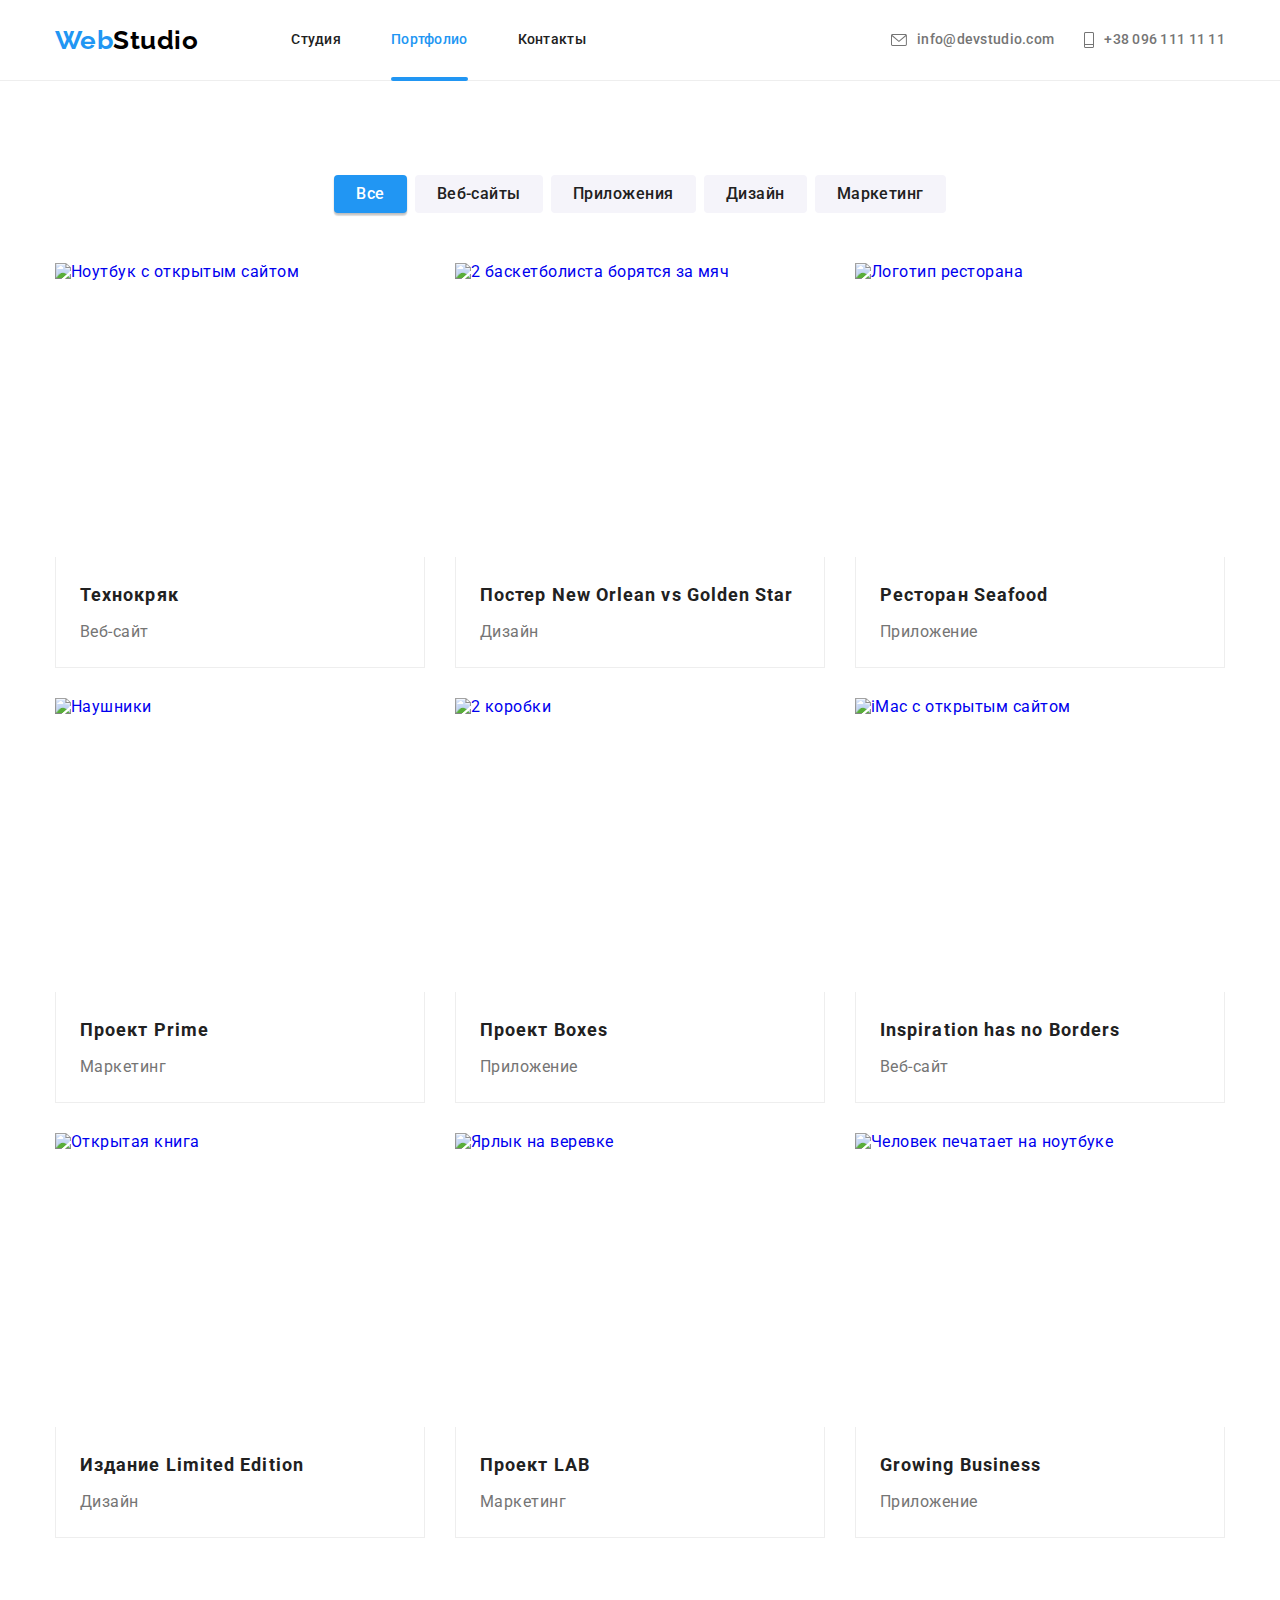
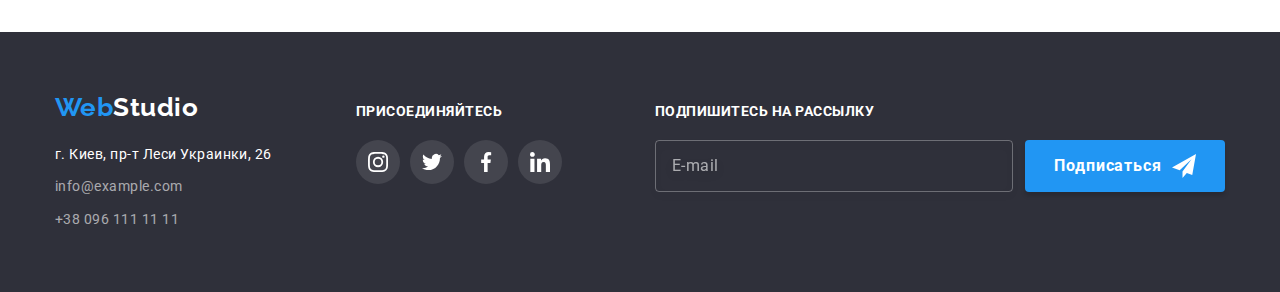
==== commit 9efc2672: "Обновлены эффекты" ====
--- a/portfolio.html
+++ b/portfolio.html
@@ -14,14 +14,20 @@
       href="https://cdnjs.cloudflare.com/ajax/libs/modern-normalize/1.0.0/modern-normalize.min.css"
     />
     <link rel="stylesheet" href="./css/portfolio.min.css" />
+    <link
+      rel="stylesheet"
+      href="https://cdnjs.cloudflare.com/ajax/libs/animate.css/4.1.1/animate.min.css"
+    />
   </head>
 
-  <body>
+  <body class="animate__fadeIn">
     <!-- ========== HEADER ========== -->
 
     <header class="page-header">
       <div class="container">
-        <a class="logo logo--page-header" href="index.html"
+        <a
+          class="logo logo--page-header animate__bounceInLeft"
+          href="index.html"
           ><span class="logo__segment">Web</span>Studio</a
         >
         <button class="menu-button" data-menu-button type="button">
@@ -75,283 +81,484 @@
     <main>
       <!-- ========== PORTFOLIO ========== -->
 
-      <section class="section portfolio container">
-        <h1 class="visually-hidden">Портфолио</h1>
-
-        <!-- ========== NAVIGATION ========== -->
-
-        <ul class="portfolio__filter">
-          <li class="portfolio__filter-item">
-            <button class="portfolio__filter-button current" type="button">
-              Все
-            </button>
-          </li>
-          <li class="portfolio__filter-item">
-            <button class="portfolio__filter-button" type="button">
-              Веб-сайты
-            </button>
-          </li>
-          <li class="portfolio__filter-item">
-            <button class="portfolio__filter-button" type="button">
-              Приложения
-            </button>
-          </li>
-          <li class="portfolio__filter-item">
-            <button class="portfolio__filter-button" type="button">
-              Дизайн
-            </button>
-          </li>
-          <li class="portfolio__filter-item">
-            <button class="portfolio__filter-button" type="button">
-              Маркетинг
-            </button>
-          </li>
-        </ul>
-
-        <!-- ========== PORTFOLIO CARDS ========== -->
-
-        <ul class="portfolio__card-set">
-          <li class="portfolio__card-item">
-            <a class="portfolio__card-link" href="#">
-              <div class="portfolio__card-thumb">
-                <img
-                  class="portfolio__card-img"
-                  src="images/portfolio/img.jpg"
-                  alt=""
-                  width="370"
-                  height="294"
-                />
-                <div class="portfolio__card-thumb-overlay">
-                  <p class="portfolio__card-descr">
-                    Технокряк это современная площадка распространения
-                    коронавируса. Компании используют эту платформу для
-                    цифрового шпионажа и атак на защищённые сервера конкурентов.
-                  </p>
-                </div>
-              </div>
-              <div class="porftolio__card-wrapper">
-                <h2 class="portfolio__card-title">Технокряк</h2>
-                <p class="portfolio__card-text">Веб-сайт</p>
-              </div>
-            </a>
-          </li>
-
-          <li class="portfolio__card-item">
-            <a class="portfolio__card-link" href="#">
-              <div class="portfolio__card-thumb">
-                <img
-                  class="portfolio__card-img"
-                  src="images/portfolio/img-1.jpg"
-                  alt=""
-                  width="370"
-                  height="294"
-                />
-                <div class="portfolio__card-thumb-overlay">
-                  <p class="portfolio__card-descr">
-                    Технокряк это современная площадка распространения
-                    коронавируса. Компании используют эту платформу для
-                    цифрового шпионажа и атак на защищённые сервера конкурентов.
-                  </p>
-                </div>
-              </div>
-              <div class="porftolio__card-wrapper">
-                <h2 class="portfolio__card-title" lang="en">
-                  Постер <span lang="en">New Orlean vs Golden Star</span>
-                </h2>
-                <p class="portfolio__card-text">Дизайн</p>
-              </div>
-            </a>
-          </li>
-
-          <li class="portfolio__card-item">
-            <a class="portfolio__card-link" href="#">
-              <div class="portfolio__card-thumb">
-                <img
-                  class="portfolio__card-img"
-                  src="images/portfolio/img-2.jpg"
-                  alt=""
-                  width="370"
-                  height="294"
-                />
-                <div class="portfolio__card-thumb-overlay">
-                  <p class="portfolio__card-descr">
-                    Технокряк это современная площадка распространения
-                    коронавируса. Компании используют эту платформу для
-                    цифрового шпионажа и атак на защищённые сервера конкурентов.
-                  </p>
-                </div>
-              </div>
-              <div class="porftolio__card-wrapper">
-                <h2 class="portfolio__card-title">
-                  Ресторан <span lang="en">Seafood</span>
-                </h2>
-                <p class="portfolio__card-text">Приложение</p>
-              </div>
-            </a>
-          </li>
-
-          <li class="portfolio__card-item">
-            <a class="portfolio__card-link" href="#">
-              <div class="portfolio__card-thumb">
-                <img
-                  class="portfolio__card-img"
-                  src="images/portfolio/img-3.jpg"
-                  alt=""
-                  width="370"
-                  height="294"
-                />
-                <div class="portfolio__card-thumb-overlay">
-                  <p class="portfolio__card-descr">
-                    Технокряк это современная площадка распространения
-                    коронавируса. Компании используют эту платформу для
-                    цифрового шпионажа и атак на защищённые сервера конкурентов.
-                  </p>
-                </div>
-              </div>
-              <div class="porftolio__card-wrapper">
-                <h2 class="portfolio__card-title">
-                  Проект <span lang="en">Prime</span>
-                </h2>
-                <p class="portfolio__card-text">Маркетинг</p>
-              </div>
-            </a>
-          </li>
-
-          <li class="portfolio__card-item">
-            <a class="portfolio__card-link" href="#">
-              <div class="portfolio__card-thumb">
-                <img
-                  class="portfolio__card-img"
-                  src="images/portfolio/img-4.jpg"
-                  alt=""
-                  width="370"
-                  height="294"
-                />
-                <div class="portfolio__card-thumb-overlay">
-                  <p class="portfolio__card-descr">
-                    Технокряк это современная площадка распространения
-                    коронавируса. Компании используют эту платформу для
-                    цифрового шпионажа и атак на защищённые сервера конкурентов.
-                  </p>
-                </div>
-              </div>
-              <div class="porftolio__card-wrapper">
-                <h2 class="portfolio__card-title">
-                  Проект <span lang="en">Boxes</span>
-                </h2>
-                <p class="portfolio__card-text">Приложение</p>
-              </div>
-            </a>
-          </li>
-
-          <li class="portfolio__card-item">
-            <a class="portfolio__card-link" href="#">
-              <div class="portfolio__card-thumb">
-                <img
-                  class="portfolio__card-img"
-                  src="images/portfolio/img-5.jpg"
-                  alt=""
-                  width="370"
-                  height="294"
-                />
-                <div class="portfolio__card-thumb-overlay">
-                  <p class="portfolio__card-descr">
-                    Технокряк это современная площадка распространения
-                    коронавируса. Компании используют эту платформу для
-                    цифрового шпионажа и атак на защищённые сервера конкурентов.
-                  </p>
-                </div>
-              </div>
-              <div class="porftolio__card-wrapper">
-                <h2 class="portfolio__card-title" lang="en">
-                  Inspiration has no Borders
-                </h2>
-                <p class="portfolio__card-text">Веб-сайт</p>
-              </div>
-            </a>
-          </li>
-
-          <li class="portfolio__card-item">
-            <a class="portfolio__card-link" href="#">
-              <div class="portfolio__card-thumb">
-                <img
-                  class="portfolio__card-img"
-                  src="images/portfolio/img-6.jpg"
-                  alt=""
-                  width="370"
-                  height="294"
-                />
-                <div class="portfolio__card-thumb-overlay">
-                  <p class="portfolio__card-descr">
-                    Технокряк это современная площадка распространения
-                    коронавируса. Компании используют эту платформу для
-                    цифрового шпионажа и атак на защищённые сервера конкурентов.
-                  </p>
-                </div>
-              </div>
-              <div class="porftolio__card-wrapper">
-                <h2 class="portfolio__card-title">
-                  Издание <span lang="en">Limited Edition</span>
-                </h2>
-                <p class="portfolio__card-text">Дизайн</p>
-              </div>
-            </a>
-          </li>
-
-          <li class="portfolio__card-item">
-            <a class="portfolio__card-link" href="#">
-              <div class="portfolio__card-thumb">
-                <img
-                  class="portfolio__card-img"
-                  src="images/portfolio/img-7.jpg"
-                  alt=""
-                  width="370"
-                  height="294"
-                />
-                <div class="portfolio__card-thumb-overlay">
-                  <p class="portfolio__card-descr">
-                    Технокряк это современная площадка распространения
-                    коронавируса. Компании используют эту платформу для
-                    цифрового шпионажа и атак на защищённые сервера конкурентов.
-                  </p>
-                </div>
-              </div>
-              <div class="porftolio__card-wrapper">
-                <h2 class="portfolio__card-title">
-                  Проект <span lang="en">LAB</span>
-                </h2>
-                <p class="portfolio__card-text">Маркетинг</p>
-              </div>
-            </a>
-          </li>
-
-          <li class="portfolio__card-item">
-            <a class="portfolio__card-link" href="#">
-              <div class="portfolio__card-thumb">
-                <img
-                  class="portfolio__card-img"
-                  src="images/portfolio/img-8.jpg"
-                  alt=""
-                  width="370"
-                  height="294"
-                />
-                <div class="portfolio__card-thumb-overlay">
-                  <p class="portfolio__card-descr">
-                    Технокряк это современная площадка распространения
-                    коронавируса. Компании используют эту платформу для
-                    цифрового шпионажа и атак на защищённые сервера конкурентов.
-                  </p>
-                </div>
-              </div>
-              <div class="porftolio__card-wrapper">
-                <h2 class="portfolio__card-title" lang="en">
-                  Growing Business
-                </h2>
-                <p class="portfolio__card-text">Приложение</p>
-              </div>
-            </a>
-          </li>
-        </ul>
+      <section class="section portfolio">
+        <div class="container">
+          <h1 class="visually-hidden">Портфолио</h1>
+
+          <!-- ========== NAVIGATION ========== -->
+
+          <ul class="portfolio__filter animate__fadeInDownBig">
+            <li class="portfolio__filter-item">
+              <button class="portfolio__filter-button current" type="button">
+                Все
+              </button>
+            </li>
+            <li class="portfolio__filter-item">
+              <button class="portfolio__filter-button" type="button">
+                Веб-сайты
+              </button>
+            </li>
+            <li class="portfolio__filter-item">
+              <button class="portfolio__filter-button" type="button">
+                Приложения
+              </button>
+            </li>
+            <li class="portfolio__filter-item">
+              <button class="portfolio__filter-button" type="button">
+                Дизайн
+              </button>
+            </li>
+            <li class="portfolio__filter-item">
+              <button class="portfolio__filter-button" type="button">
+                Маркетинг
+              </button>
+            </li>
+          </ul>
+
+          <!-- ========== PORTFOLIO CARDS ========== -->
+
+          <ul class="portfolio__card-set">
+            <li class="portfolio__card-item">
+              <a class="portfolio__card-link" href="#">
+                <div class="portfolio__card-thumb">
+                  <picture>
+                    <source
+                      media="(min-width: 768px) and (max-width: 1199px)"
+                      srcset="
+                        ./images/portfolio/portfolio-tablet-1.jpg,
+                        ./images/portfolio/portfolio-tablet-1@2x.jpg 2x
+                      "
+                      width="354"
+                      height="294"
+                    />
+                    <source
+                      media="(min-width: 1200px)"
+                      srcset="
+                        ./images/portfolio/portfolio-desktop-1.jpg,
+                        ./images/portfolio/portfolio-desktop-1@2x.jpg 2x
+                      "
+                      width="370"
+                      height="294"
+                    />
+
+                    <img
+                      class="portfolio__card-img"
+                      src="images/portfolio/portfolio-1.jpg"
+                      srcset="./images/portfolio/portfolio-1@2x.jpg 2x"
+                      alt="Ноутбук с открытым сайтом"
+                      width="450"
+                      height="294"
+                    />
+                  </picture>
+                  <div class="portfolio__card-thumb-overlay">
+                    <p class="portfolio__card-descr">
+                      Технокряк это современная площадка распространения
+                      коронавируса. Компании используют эту платформу для
+                      цифрового шпионажа и атак на защищённые сервера
+                      конкурентов.
+                    </p>
+                  </div>
+                </div>
+                <div class="porftolio__card-wrapper">
+                  <h2 class="portfolio__card-title">Технокряк</h2>
+                  <p class="portfolio__card-text">Веб-сайт</p>
+                </div>
+              </a>
+            </li>
+
+            <li class="portfolio__card-item">
+              <a class="portfolio__card-link" href="#">
+                <div class="portfolio__card-thumb">
+                  <picture>
+                    <source
+                      media="(min-width: 768px) and (max-width: 1199px)"
+                      srcset="
+                        ./images/portfolio/portfolio-tablet-2.jpg,
+                        ./images/portfolio/portfolio-tablet-2@2x.jpg 2x
+                      "
+                      width="354"
+                      height="294"
+                    />
+                    <source
+                      media="(min-width: 1200px)"
+                      srcset="
+                        ./images/portfolio/portfolio-desktop-2.jpg,
+                        ./images/portfolio/portfolio-desktop-2@2x.jpg 2x
+                      "
+                      width="370"
+                      height="294"
+                    />
+
+                    <img
+                      class="portfolio__card-img"
+                      src="images/portfolio/portfolio-2.jpg"
+                      srcset="./images/portfolio/portfolio-2@2x.jpg 2x"
+                      alt="2 баскетболиста борятся за мяч"
+                    />
+                  </picture>
+
+                  <div class="portfolio__card-thumb-overlay">
+                    <p class="portfolio__card-descr">
+                      Технокряк это современная площадка распространения
+                      коронавируса. Компании используют эту платформу для
+                      цифрового шпионажа и атак на защищённые сервера
+                      конкурентов.
+                    </p>
+                  </div>
+                </div>
+                <div class="porftolio__card-wrapper">
+                  <h2 class="portfolio__card-title" lang="en">
+                    Постер <span lang="en">New Orlean vs Golden Star</span>
+                  </h2>
+                  <p class="portfolio__card-text">Дизайн</p>
+                </div>
+              </a>
+            </li>
+
+            <li class="portfolio__card-item">
+              <a class="portfolio__card-link" href="#">
+                <div class="portfolio__card-thumb">
+                  <picture>
+                    <source
+                      media="(min-width: 768px) and (max-width: 1199px)"
+                      srcset="
+                        ./images/portfolio/portfolio-tablet-3.jpg,
+                        ./images/portfolio/portfolio-tablet-3@2x.jpg 2x
+                      "
+                      width="354"
+                      height="294"
+                    />
+                    <source
+                      media="(min-width: 1200px)"
+                      srcset="
+                        ./images/portfolio/portfolio-desktop-3.jpg,
+                        ./images/portfolio/portfolio-desktop-3@2x.jpg 2x
+                      "
+                      width="370"
+                      height="294"
+                    />
+
+                    <img
+                      class="portfolio__card-img"
+                      src="images/portfolio/portfolio-3.jpg"
+                      srcset="./images/portfolio/portfolio-3@2x.jpg 2x"
+                      alt="Логотип ресторана"
+                    />
+                  </picture>
+
+                  <div class="portfolio__card-thumb-overlay">
+                    <p class="portfolio__card-descr">
+                      Технокряк это современная площадка распространения
+                      коронавируса. Компании используют эту платформу для
+                      цифрового шпионажа и атак на защищённые сервера
+                      конкурентов.
+                    </p>
+                  </div>
+                </div>
+                <div class="porftolio__card-wrapper">
+                  <h2 class="portfolio__card-title">
+                    Ресторан <span lang="en">Seafood</span>
+                  </h2>
+                  <p class="portfolio__card-text">Приложение</p>
+                </div>
+              </a>
+            </li>
+
+            <li class="portfolio__card-item">
+              <a class="portfolio__card-link" href="#">
+                <div class="portfolio__card-thumb">
+                  <picture>
+                    <source
+                      media="(min-width: 768px) and (max-width: 1199px)"
+                      srcset="
+                        ./images/portfolio/portfolio-tablet-4.jpg,
+                        ./images/portfolio/portfolio-tablet-4@2x.jpg 2x
+                      "
+                      width="354"
+                      height="294"
+                    />
+                    <source
+                      media="(min-width: 1200px)"
+                      srcset="
+                        ./images/portfolio/portfolio-desktop-4.jpg,
+                        ./images/portfolio/portfolio-desktop-4@2x.jpg 2x
+                      "
+                      width="370"
+                      height="294"
+                    />
+
+                    <img
+                      class="portfolio__card-img"
+                      src="images/portfolio/portfolio-4.jpg"
+                      srcset="./images/portfolio/portfolio-4@2x.jpg 2x"
+                      alt="Наушники"
+                    />
+                  </picture>
+
+                  <div class="portfolio__card-thumb-overlay">
+                    <p class="portfolio__card-descr">
+                      Технокряк это современная площадка распространения
+                      коронавируса. Компании используют эту платформу для
+                      цифрового шпионажа и атак на защищённые сервера
+                      конкурентов.
+                    </p>
+                  </div>
+                </div>
+                <div class="porftolio__card-wrapper">
+                  <h2 class="portfolio__card-title">
+                    Проект <span lang="en">Prime</span>
+                  </h2>
+                  <p class="portfolio__card-text">Маркетинг</p>
+                </div>
+              </a>
+            </li>
+
+            <li class="portfolio__card-item">
+              <a class="portfolio__card-link" href="#">
+                <div class="portfolio__card-thumb">
+                  <picture>
+                    <source
+                      media="(min-width: 768px) and (max-width: 1199px)"
+                      srcset="
+                        ./images/portfolio/portfolio-tablet-5.jpg,
+                        ./images/portfolio/portfolio-tablet-5@2x.jpg 2x
+                      "
+                      width="354"
+                      height="294"
+                    />
+                    <source
+                      media="(min-width: 1200px)"
+                      srcset="
+                        ./images/portfolio/portfolio-desktop-5.jpg,
+                        ./images/portfolio/portfolio-desktop-5@2x.jpg 2x
+                      "
+                      width="370"
+                      height="294"
+                    />
+
+                    <img
+                      class="portfolio__card-img"
+                      src="images/portfolio/portfolio-5.jpg"
+                      srcset="./images/portfolio/portfolio-5@2x.jpg 2x"
+                      alt="2 коробки"
+                    />
+                  </picture>
+
+                  <div class="portfolio__card-thumb-overlay">
+                    <p class="portfolio__card-descr">
+                      Технокряк это современная площадка распространения
+                      коронавируса. Компании используют эту платформу для
+                      цифрового шпионажа и атак на защищённые сервера
+                      конкурентов.
+                    </p>
+                  </div>
+                </div>
+                <div class="porftolio__card-wrapper">
+                  <h2 class="portfolio__card-title">
+                    Проект <span lang="en">Boxes</span>
+                  </h2>
+                  <p class="portfolio__card-text">Приложение</p>
+                </div>
+              </a>
+            </li>
+
+            <li class="portfolio__card-item">
+              <a class="portfolio__card-link" href="#">
+                <div class="portfolio__card-thumb">
+                  <picture>
+                    <source
+                      media="(min-width: 768px) and (max-width: 1199px)"
+                      srcset="
+                        ./images/portfolio/portfolio-tablet-6.jpg,
+                        ./images/portfolio/portfolio-tablet-6@2x.jpg 2x
+                      "
+                      width="354"
+                      height="294"
+                    />
+                    <source
+                      media="(min-width: 1200px)"
+                      srcset="
+                        ./images/portfolio/portfolio-desktop-6.jpg,
+                        ./images/portfolio/portfolio-desktop-6@2x.jpg 2x
+                      "
+                      width="370"
+                      height="294"
+                    />
+
+                    <img
+                      class="portfolio__card-img"
+                      src="images/portfolio/portfolio-6.jpg"
+                      srcset="./images/portfolio/portfolio-6@2x.jpg 2x"
+                      alt="iMac с открытым сайтом"
+                    />
+                  </picture>
+
+                  <div class="portfolio__card-thumb-overlay">
+                    <p class="portfolio__card-descr">
+                      Технокряк это современная площадка распространения
+                      коронавируса. Компании используют эту платформу для
+                      цифрового шпионажа и атак на защищённые сервера
+                      конкурентов.
+                    </p>
+                  </div>
+                </div>
+                <div class="porftolio__card-wrapper">
+                  <h2 class="portfolio__card-title" lang="en">
+                    Inspiration has no Borders
+                  </h2>
+                  <p class="portfolio__card-text">Веб-сайт</p>
+                </div>
+              </a>
+            </li>
+
+            <li class="portfolio__card-item">
+              <a class="portfolio__card-link" href="#">
+                <div class="portfolio__card-thumb">
+                  <picture>
+                    <source
+                      media="(min-width: 768px) and (max-width: 1199px)"
+                      srcset="
+                        ./images/portfolio/portfolio-tablet-7.jpg,
+                        ./images/portfolio/portfolio-tablet-7@2x.jpg 2x
+                      "
+                      width="354"
+                      height="294"
+                    />
+                    <source
+                      media="(min-width: 1200px)"
+                      srcset="
+                        ./images/portfolio/portfolio-desktop-7.jpg,
+                        ./images/portfolio/portfolio-desktop-7@2x.jpg 2x
+                      "
+                      width="370"
+                      height="294"
+                    />
+
+                    <img
+                      class="portfolio__card-img"
+                      src="images/portfolio/portfolio-7.jpg"
+                      srcset="./images/portfolio/portfolio-7@2x.jpg 2x"
+                      alt="Открытая книга"
+                    />
+                  </picture>
+
+                  <div class="portfolio__card-thumb-overlay">
+                    <p class="portfolio__card-descr">
+                      Технокряк это современная площадка распространения
+                      коронавируса. Компании используют эту платформу для
+                      цифрового шпионажа и атак на защищённые сервера
+                      конкурентов.
+                    </p>
+                  </div>
+                </div>
+                <div class="porftolio__card-wrapper">
+                  <h2 class="portfolio__card-title">
+                    Издание <span lang="en">Limited Edition</span>
+                  </h2>
+                  <p class="portfolio__card-text">Дизайн</p>
+                </div>
+              </a>
+            </li>
+
+            <li class="portfolio__card-item">
+              <a class="portfolio__card-link" href="#">
+                <div class="portfolio__card-thumb">
+                  <picture>
+                    <source
+                      media="(min-width: 768px) and (max-width: 1199px)"
+                      srcset="
+                        ./images/portfolio/portfolio-tablet-8.jpg,
+                        ./images/portfolio/portfolio-tablet-8@2x.jpg 2x
+                      "
+                      width="354"
+                      height="294"
+                    />
+                    <source
+                      media="(min-width: 1200px)"
+                      srcset="
+                        ./images/portfolio/portfolio-desktop-8.jpg,
+                        ./images/portfolio/portfolio-desktop-8@2x.jpg 2x
+                      "
+                      width="370"
+                      height="294"
+                    />
+
+                    <img
+                      class="portfolio__card-img"
+                      src="images/portfolio/portfolio-8.jpg"
+                      srcset="./images/portfolio/portfolio-8@2x.jpg 2x"
+                      alt="Ярлык на веревке"
+                    />
+                  </picture>
+
+                  <div class="portfolio__card-thumb-overlay">
+                    <p class="portfolio__card-descr">
+                      Технокряк это современная площадка распространения
+                      коронавируса. Компании используют эту платформу для
+                      цифрового шпионажа и атак на защищённые сервера
+                      конкурентов.
+                    </p>
+                  </div>
+                </div>
+                <div class="porftolio__card-wrapper">
+                  <h2 class="portfolio__card-title">
+                    Проект <span lang="en">LAB</span>
+                  </h2>
+                  <p class="portfolio__card-text">Маркетинг</p>
+                </div>
+              </a>
+            </li>
+
+            <li class="portfolio__card-item">
+              <a class="portfolio__card-link" href="#">
+                <div class="portfolio__card-thumb">
+                  <picture>
+                    <source
+                      media="(min-width: 768px) and (max-width: 1199px)"
+                      srcset="
+                        ./images/portfolio/portfolio-tablet-9.jpg,
+                        ./images/portfolio/portfolio-tablet-9@2x.jpg 2x
+                      "
+                      width="354"
+                      height="294"
+                    />
+                    <source
+                      media="(min-width: 1200px)"
+                      srcset="
+                        ./images/portfolio/portfolio-desktop-9.jpg,
+                        ./images/portfolio/portfolio-desktop-9@2x.jpg 2x
+                      "
+                      width="370"
+                      height="294"
+                    />
+
+                    <img
+                      class="portfolio__card-img"
+                      src="images/portfolio/portfolio-9.jpg"
+                      srcset="./images/portfolio/portfolio-9@2x.jpg 2x"
+                      alt="Человек печатает на ноутбуке"
+                    />
+                  </picture>
+
+                  <div class="portfolio__card-thumb-overlay">
+                    <p class="portfolio__card-descr">
+                      Технокряк это современная площадка распространения
+                      коронавируса. Компании используют эту платформу для
+                      цифрового шпионажа и атак на защищённые сервера
+                      конкурентов.
+                    </p>
+                  </div>
+                </div>
+                <div class="porftolio__card-wrapper">
+                  <h2 class="portfolio__card-title" lang="en">
+                    Growing Business
+                  </h2>
+                  <p class="portfolio__card-text">Приложение</p>
+                </div>
+              </a>
+            </li>
+          </ul>
+        </div>
       </section>
     </main>
 
--- a/css/portfolio.min.css
+++ b/css/portfolio.min.css
@@ -1,2 +1,2 @@
-body{font-family:'Roboto', sans-serif;font-weight:400;letter-spacing:0.03em;background-color:var(--primary-background-color)}body.modal-open{overflow:hidden}a{text-decoration:none}ul{padding:0;margin:0;list-style:none}h1,h2,h3,h4,h5,h6,p{margin:0}img{display:block;max-width:100%;height:auto}textarea{resize:none}.container{margin:0 auto;padding:0 15px}@media screen and (min-width: 480px){.container{width:480px}}@media screen and (min-width: 768px){.container{width:768px}}@media screen and (min-width: 1200px){.container{width:1200px}}@media screen{.page-header .container{display:-webkit-box;display:-ms-flexbox;display:flex;height:100%;-webkit-box-align:center;-ms-flex-align:center;align-items:center}}@media screen and (min-width: 768px){.page-footer .container{display:-webkit-box;display:-ms-flexbox;display:flex}}@media screen and (min-width: 768px) and (max-width: 1199px){.page-footer .container{-ms-flex-wrap:wrap;flex-wrap:wrap;-ms-flex-pack:distribute;justify-content:space-around}}@media screen and (min-width: 1200px){.page-footer .container{-webkit-box-align:baseline;-ms-flex-align:baseline;align-items:baseline}}:root{--title-text-color: #212121;--primary-text-color: #757575;--white-text-color: #ffffff;--accent-color: #2196f3;--hero-background-color: #2f303a;--footer-background-color: #2f303a;--primary-background-color: #ffffff;--secondary-background-color: #f5f4fa;--border-color: #eeeeee;--icon-color: #afb1b8;--card-set-gap: 30px;--timing-function: cubic-bezier(0.4, 0, 0.2, 1)}.visually-hidden{position:absolute;width:1px;height:1px;margin:-1px;border:0;padding:0;white-space:nowrap;-webkit-clip-path:inset(100%);clip-path:inset(100%);clip:rect(0 0 0 0);overflow:hidden}.page-header{position:relative;border-bottom:1px solid var(--border-color);background-color:var(--primary-background-color)}@media screen and (max-width: 767px){.page-header{height:60px}}@media screen and (max-width: 767px){.page-header__menu{position:absolute;top:calc(100% + 1px);left:0;opacity:0;visibility:hidden;pointer-events:none;padding-top:60px;padding-bottom:60px;width:100%;height:393px;background-color:#fff;-webkit-box-shadow:0px 4px 8px rgba(0,0,0,0.04),0px 2px 4px rgba(0,0,0,0.08),0px 1px 3px rgba(0,0,0,0.16);box-shadow:0px 4px 8px rgba(0,0,0,0.04),0px 2px 4px rgba(0,0,0,0.08),0px 1px 3px rgba(0,0,0,0.16);-webkit-transition:opacity 250ms var(--timing-function),visibility 250ms var(--timing-function);transition:opacity 250ms var(--timing-function),visibility 250ms var(--timing-function)}.page-header__menu.is-open{opacity:1;visibility:visible;pointer-events:auto}}@media screen and (min-width: 768px){.page-header__menu{display:-webkit-box;display:-ms-flexbox;display:flex;-webkit-box-flex:1;-ms-flex-positive:1;flex-grow:1;-webkit-box-align:center;-ms-flex-align:center;align-items:center}}@media screen and (max-width: 767px){.page-header__address{text-align:center}}@media screen and (min-width: 768px){.page-header__address{margin-left:auto}}@media screen and (min-width: 1200px){.page-header__address{display:-webkit-box;display:-ms-flexbox;display:flex;-webkit-box-align:center;-ms-flex-align:center;align-items:center}}.page-header__icon{margin-right:10px;fill:currentColor}.page-header__link{display:block;font-style:normal;font-weight:500;letter-spacing:0.02em;color:var(--primary-text-color);-webkit-transition:color 250ms var(--timing-function);transition:color 250ms var(--timing-function)}.page-header__link:hover,.page-header__link:focus{color:var(--accent-color)}@media screen and (max-width: 767px){.page-header__link{font-size:18px;line-height:1.16}.page-header__link:not(:last-child){margin-bottom:16px}}@media screen and (min-width: 768px){.page-header__link{display:-webkit-box;display:-ms-flexbox;display:flex;-webkit-box-align:center;-ms-flex-align:center;align-items:center}}@media screen and (min-width: 768px) and (max-width: 1199px){.page-header__link{font-size:12px;line-height:1.16}}@media screen and (min-width: 1200px){.page-header__link{padding-top:30px;padding-bottom:30px;font-size:14px;line-height:1.14}}@media screen and (min-width: 768px) and (max-width: 1199px){.page-header__link+.page-header__link{margin-top:10px}}@media screen and (min-width: 1200px){.page-header__link+.page-header__link{margin-left:30px}}.page-footer{padding-top:60px;padding-bottom:60px;background-color:var(--footer-background-color)}@media screen and (max-width: 1199px){.page-footer{text-align:center}}.page-footer__title{display:inline-block;margin-bottom:20px;color:var(--white-text-color);font-weight:700;font-size:14px;line-height:1.14;text-transform:uppercase}.section{padding-top:60px;padding-bottom:60px}@media screen and (min-width: 1200px){.section{padding-top:94px;padding-bottom:94px}}.button{display:block;min-width:200px;min-height:50px;padding:10px 0;margin-left:auto;margin-right:auto;border:none;border-radius:4px;font-weight:700;font-size:16px;line-height:1.87;letter-spacing:0.06em;background-color:var(--accent-color);color:var(--white-text-color);cursor:pointer;-webkit-box-shadow:0px 4px 4px rgba(0,0,0,0.15);box-shadow:0px 4px 4px rgba(0,0,0,0.15);-webkit-transition:color 250ms var(--timing-function);transition:color 250ms var(--timing-function)}.close-button{position:absolute;top:8px;right:8px;display:-webkit-box;display:-ms-flexbox;display:flex;-webkit-box-pack:center;-ms-flex-pack:center;justify-content:center;-webkit-box-align:center;-ms-flex-align:center;align-items:center;width:30px;height:30px;padding:0;border:1px solid rgba(0,0,0,0.1);border-radius:50%;cursor:pointer;background-color:var(--primary-background-color);fill:currentColor;-webkit-transition:color 250ms var(--timing-function);transition:color 250ms var(--timing-function)}.close-button:hover,.close-button:focus{color:var(--accent-color)}.menu-button{display:-webkit-inline-box;display:-ms-inline-flexbox;display:inline-flex;padding:0;margin-left:auto;border:none;background-color:transparent}@media screen and (min-width: 768px){.menu-button{display:none}}.menu-button .menu-button__icon-close{display:none}.menu-button.is-open .menu-button__icon-close{display:block}.menu-button .menu-button__icon-menu{display:block}.menu-button.is-open .menu-button__icon-menu{display:none}@media screen and (max-width: 767px){.site-nav__list{margin-left:auto;margin-right:auto;margin-bottom:60px;text-align:center}}@media screen and (min-width: 768px){.site-nav__list{display:-webkit-box;display:-ms-flexbox;display:flex}}@media screen and (min-width: 768px){.site-nav__item+.site-nav__item{margin-left:50px}}@media screen and (max-width: 767px){.site-nav__item:not(:last-child){margin-bottom:40px}}.site-nav__link{display:inline-block;font-weight:500;letter-spacing:0.02em;color:var(--title-text-color);-webkit-transition:color 250ms var(--timing-function);transition:color 250ms var(--timing-function)}.site-nav__link:hover,.site-nav__link:focus{color:var(--accent-color)}.site-nav__link--current{position:relative;color:var(--accent-color)}@media screen and (max-width: 767px){.site-nav__link{font-size:18px;line-height:1.16}}@media screen and (min-width: 768px){.site-nav__link{padding-top:32px;padding-bottom:32px;font-size:14px;line-height:1.14}}.site-nav__link--current::after{width:100%;height:4px;border-radius:4px;background-color:var(--accent-color)}@media screen and (max-width: 767px){.site-nav__link--current::after{content:"";display:block;position:static;margin-top:8px}}@media screen and (min-width: 768px){.site-nav__link--current::after{content:"";display:block;position:absolute;left:0;bottom:-1px}}.logo{display:inline-block;font-family:'Raleway', sans-serif;font-weight:700}@media screen and (max-width: 1199px){.logo{font-size:24px;line-height:1.16}}@media screen and (min-width: 1200px){.logo{font-size:26px;line-height:1.19}}.logo--page-header{color:#000}@media screen and (min-width: 768px) and (max-width: 1199px){.logo--page-header{margin-right:88px}}@media screen and (min-width: 1200px){.logo--page-header{margin-right:93px}}.logo--page-footer{margin-bottom:20px;color:#fff}.logo__segment{color:var(--accent-color)}.portfolio__filter{display:-webkit-box;display:-ms-flexbox;display:flex;-ms-flex-wrap:wrap;flex-wrap:wrap}@media screen and (max-width: 767px){.portfolio__filter{padding-bottom:40px}}@media screen and (min-width: 768px){.portfolio__filter{-webkit-box-pack:center;-ms-flex-pack:center;justify-content:center}}@media screen and (min-width: 768px) and (max-width: 1199px){.portfolio__filter{padding-bottom:30px}}@media screen and (min-width: 1200px){.portfolio__filter{padding-bottom:50px}}.portfolio__filter-item{border:none}.portfolio__filter-item:not(:last-child){margin-right:8px}@media screen and (max-width: 767px){.portfolio__filter-item:first-child{margin-bottom:15px}}.portfolio__filter-button{padding-top:6px;padding-right:22px;padding-bottom:6px;padding-left:22px;border:none;border-radius:4px;outline:0;font-family:'Roboto', sans-serif;font-style:normal;font-weight:500;font-size:16px;line-height:1.62;text-align:center;letter-spacing:0.03em;color:var(--title-text-color);background-color:var(--secondary-background-color);-webkit-transition:color 250ms var(--timing-function),background-color 250ms var(--timing-function),-webkit-box-shadow 250ms var(--timing-function);transition:color 250ms var(--timing-function),background-color 250ms var(--timing-function),-webkit-box-shadow 250ms var(--timing-function);transition:color 250ms var(--timing-function),background-color 250ms var(--timing-function),box-shadow 250ms var(--timing-function);transition:color 250ms var(--timing-function),background-color 250ms var(--timing-function),box-shadow 250ms var(--timing-function),-webkit-box-shadow 250ms var(--timing-function)}.portfolio__filter-button.current,.portfolio__filter-button:hover,.portfolio__filter-button:focus{background-color:var(--accent-color);color:var(--white-text-color);-webkit-box-shadow:0px 3px 1px rgba(0,0,0,0.1),0px 1px 2px rgba(0,0,0,0.08),0px 2px 2px rgba(0,0,0,0.12);box-shadow:0px 3px 1px rgba(0,0,0,0.1),0px 1px 2px rgba(0,0,0,0.08),0px 2px 2px rgba(0,0,0,0.12);cursor:pointer}@media screen and (max-width: 1199px){.page-footer__address-wrapper{margin-bottom:60px}}@media screen and (min-width: 1200px){.page-footer__address-wrapper{width:231px;margin-right:70px}}@media screen and (max-width: 1199px){.page-footer__address-item:not(:last-child){margin-bottom:8px}}@media screen and (min-width: 1200px){.page-footer__address-item:not(:last-child){margin-bottom:9px}}.page-footer__address-map,.page-footer__address-link{display:inline-block;font-style:normal;font-size:14px;line-height:1.71;color:var(--primary-background-color)}.page-footer__address-link{color:rgba(255,255,255,0.6);-webkit-transition:color 250ms var(--timing-function);transition:color 250ms var(--timing-function)}.page-footer__address-link:hover,.page-footer__address-link:focus{color:#fff}@media screen and (max-width: 767px){.page-footer__social-wrapper{margin-bottom:60px}}@media screen and (min-width: 1200px){.page-footer__social-wrapper{margin-right:93px}}.page-footer__social-list{display:-webkit-box;display:-ms-flexbox;display:flex;-webkit-box-pack:center;-ms-flex-pack:center;justify-content:center}.page-footer__social-item:not(:last-child){margin-right:10px}.page-footer__social-link{display:-webkit-box;display:-ms-flexbox;display:flex;-webkit-box-pack:center;-ms-flex-pack:center;justify-content:center;-webkit-box-align:center;-ms-flex-align:center;align-items:center;width:44px;height:44px;border-radius:50%;background-color:rgba(255,255,255,0.1);-webkit-transition:background-color 250ms var(--timing-function);transition:background-color 250ms var(--timing-function)}.page-footer__social-link:hover,.page-footer__social-link:focus{background-color:var(--accent-color)}.page-footer__social-icon{fill:var(--white-text-color)}@media screen and (min-width: 1200px){.page-footer__subscr-field{display:-webkit-box;display:-ms-flexbox;display:flex}}.page-footer__input{padding:15px 16px;border:1px solid rgba(255,255,255,0.3);border-radius:4px;font-size:16px;line-height:1.25;letter-spacing:0.03em;color:rgba(255,255,255,0.6);background-color:transparent;-webkit-filter:drop-shadow(0px 4px 4px rgba(0,0,0,0.15));filter:drop-shadow(0px 4px 4px rgba(0,0,0,0.15))}@media screen and (max-width: 1199px){.page-footer__input{display:block;width:450px;margin-bottom:20px}}@media screen and (min-width: 1200px){.page-footer__input{width:358px;margin-right:12px}}.page-footer__input::-webkit-input-placeholder{font-size:16px;line-height:1.25;letter-spacing:0.03em;color:rgba(255,255,255,0.6)}.page-footer__input:-ms-input-placeholder{font-size:16px;line-height:1.25;letter-spacing:0.03em;color:rgba(255,255,255,0.6)}.page-footer__input::-ms-input-placeholder{font-size:16px;line-height:1.25;letter-spacing:0.03em;color:rgba(255,255,255,0.6)}.page-footer__input::placeholder{font-size:16px;line-height:1.25;letter-spacing:0.03em;color:rgba(255,255,255,0.6)}.page-footer__button{margin:0;display:-webkit-inline-box;display:-ms-inline-flexbox;display:inline-flex;-webkit-box-pack:center;-ms-flex-pack:center;justify-content:center;-webkit-box-align:center;-ms-flex-align:center;align-items:center}.page-footer__send-icon{margin-left:10px}
+body{font-family:'Roboto', sans-serif;font-weight:400;letter-spacing:0.03em;background-color:var(--primary-background-color)}body.modal-open{overflow:hidden}a{text-decoration:none}ul{padding:0;margin:0;list-style:none}h1,h2,h3,h4,h5,h6,p{margin:0}img{display:block;max-width:100%;height:auto}textarea{resize:none}.container{margin:0 auto;padding:0 15px}@media screen and (min-width: 480px){.container{width:480px}}@media screen and (min-width: 768px){.container{width:768px}}@media screen and (min-width: 1200px){.container{width:1200px}}@media screen{.page-header .container{display:-webkit-box;display:-ms-flexbox;display:flex;height:100%;-webkit-box-align:center;-ms-flex-align:center;align-items:center}}@media screen and (min-width: 768px){.page-footer .container{display:-webkit-box;display:-ms-flexbox;display:flex}}@media screen and (min-width: 768px) and (max-width: 1199px){.page-footer .container{-ms-flex-wrap:wrap;flex-wrap:wrap;-ms-flex-pack:distribute;justify-content:space-around}}@media screen and (min-width: 1200px){.page-footer .container{-webkit-box-align:baseline;-ms-flex-align:baseline;align-items:baseline}}:root{--title-text-color: #212121;--primary-text-color: #757575;--white-text-color: #ffffff;--accent-color: #2196f3;--hero-background-color: #2f303a;--footer-background-color: #2f303a;--primary-background-color: #ffffff;--secondary-background-color: #f5f4fa;--border-color: #eeeeee;--icon-color: #afb1b8;--card-set-gap: 30px;--timing-function: cubic-bezier(0.4, 0, 0.2, 1)}.visually-hidden{position:absolute;width:1px;height:1px;margin:-1px;border:0;padding:0;white-space:nowrap;-webkit-clip-path:inset(100%);clip-path:inset(100%);clip:rect(0 0 0 0);overflow:hidden}.page-header{position:relative;border-bottom:1px solid var(--border-color);background-color:var(--primary-background-color)}@media screen and (max-width: 767px){.page-header{height:60px}}@media screen and (max-width: 767px){.page-header__menu{position:absolute;top:calc(100% + 1px);left:0;z-index:999;opacity:0;visibility:hidden;pointer-events:none;padding-top:60px;padding-bottom:60px;width:100%;height:393px;background-color:#fff;-webkit-box-shadow:0px 4px 8px rgba(0,0,0,0.04),0px 2px 4px rgba(0,0,0,0.08),0px 1px 3px rgba(0,0,0,0.16);box-shadow:0px 4px 8px rgba(0,0,0,0.04),0px 2px 4px rgba(0,0,0,0.08),0px 1px 3px rgba(0,0,0,0.16);-webkit-transition:opacity 250ms var(--timing-function),visibility 250ms var(--timing-function);transition:opacity 250ms var(--timing-function),visibility 250ms var(--timing-function)}.page-header__menu.is-open{opacity:1;visibility:visible;pointer-events:auto}}@media screen and (min-width: 768px){.page-header__menu{display:-webkit-box;display:-ms-flexbox;display:flex;-webkit-box-flex:1;-ms-flex-positive:1;flex-grow:1;-webkit-box-align:center;-ms-flex-align:center;align-items:center}}@media screen and (max-width: 767px){.page-header__address{text-align:center}}@media screen and (min-width: 768px){.page-header__address{margin-left:auto}}@media screen and (min-width: 1200px){.page-header__address{display:-webkit-box;display:-ms-flexbox;display:flex;-webkit-box-align:center;-ms-flex-align:center;align-items:center}}.page-header__icon{margin-right:10px;fill:currentColor}.page-header__link{display:block;font-style:normal;font-weight:500;letter-spacing:0.02em;color:var(--primary-text-color);-webkit-transition:color 250ms var(--timing-function);transition:color 250ms var(--timing-function)}.page-header__link:hover,.page-header__link:focus{color:var(--accent-color)}@media screen and (max-width: 767px){.page-header__link{font-size:18px;line-height:1.16}.page-header__link:not(:last-child){margin-bottom:16px}}@media screen and (min-width: 768px){.page-header__link{display:-webkit-box;display:-ms-flexbox;display:flex;-webkit-box-align:center;-ms-flex-align:center;align-items:center}}@media screen and (min-width: 768px) and (max-width: 1199px){.page-header__link{font-size:12px;line-height:1.16}}@media screen and (min-width: 1200px){.page-header__link{padding-top:30px;padding-bottom:30px;font-size:14px;line-height:1.14}}@media screen and (min-width: 768px) and (max-width: 1199px){.page-header__link+.page-header__link{margin-top:10px}}@media screen and (min-width: 1200px){.page-header__link+.page-header__link{margin-left:30px}}.page-footer{padding-top:60px;padding-bottom:60px;background-color:var(--footer-background-color)}@media screen and (max-width: 1199px){.page-footer{text-align:center}}.page-footer__title{display:inline-block;margin-bottom:20px;color:var(--white-text-color);font-weight:700;font-size:14px;line-height:1.14;text-transform:uppercase}.section{padding-top:60px;padding-bottom:60px}@media screen and (min-width: 1200px){.section{padding-top:94px;padding-bottom:94px}}.button{display:block;min-width:200px;min-height:50px;padding:10px 0;margin-left:auto;margin-right:auto;border:none;border-radius:4px;font-weight:700;font-size:16px;line-height:1.87;letter-spacing:0.06em;background-color:var(--accent-color);color:var(--white-text-color);cursor:pointer;-webkit-box-shadow:0px 4px 4px rgba(0,0,0,0.15);box-shadow:0px 4px 4px rgba(0,0,0,0.15);-webkit-transition:color 250ms var(--timing-function);transition:color 250ms var(--timing-function)}.close-button{position:absolute;top:8px;right:8px;display:-webkit-box;display:-ms-flexbox;display:flex;-webkit-box-pack:center;-ms-flex-pack:center;justify-content:center;-webkit-box-align:center;-ms-flex-align:center;align-items:center;width:30px;height:30px;padding:0;border:1px solid rgba(0,0,0,0.1);border-radius:50%;cursor:pointer;background-color:var(--primary-background-color);fill:currentColor;-webkit-transition:color 250ms var(--timing-function);transition:color 250ms var(--timing-function)}.close-button:hover,.close-button:focus{color:var(--accent-color)}.menu-button{display:-webkit-inline-box;display:-ms-inline-flexbox;display:inline-flex;padding:0;margin-left:auto;border:none;background-color:transparent}@media screen and (min-width: 768px){.menu-button{display:none}}.menu-button:hover,.menu-button:focus{color:var(--accent-color)}.menu-button__icon-close{fill:currentColor}.menu-button .menu-button__icon-close{display:none}.menu-button.is-open .menu-button__icon-close{display:block}.menu-button__icon-menu{fill:currentColor}.menu-button .menu-button__icon-menu{display:block}.menu-button.is-open .menu-button__icon-menu{display:none}@media screen and (max-width: 767px){.site-nav__list{margin-left:auto;margin-right:auto;margin-bottom:60px;text-align:center}}@media screen and (min-width: 768px){.site-nav__list{display:-webkit-box;display:-ms-flexbox;display:flex}}@media screen and (min-width: 768px){.site-nav__item+.site-nav__item{margin-left:50px}}@media screen and (max-width: 767px){.site-nav__item:not(:last-child){margin-bottom:40px}}.site-nav__link{display:inline-block;font-weight:500;letter-spacing:0.02em;color:var(--title-text-color);-webkit-transition:color 250ms var(--timing-function);transition:color 250ms var(--timing-function)}.site-nav__link:hover,.site-nav__link:focus{color:var(--accent-color)}.site-nav__link--current{position:relative;color:var(--accent-color)}@media screen and (max-width: 767px){.site-nav__link{font-size:18px;line-height:1.16}}@media screen and (min-width: 768px){.site-nav__link{padding-top:32px;padding-bottom:32px;font-size:14px;line-height:1.14}}.site-nav__link--current::after{width:100%;height:4px;border-radius:4px;background-color:var(--accent-color)}@media screen and (max-width: 767px){.site-nav__link--current::after{content:"";display:block;position:static;margin-top:8px}}@media screen and (min-width: 768px){.site-nav__link--current::after{content:"";display:block;position:absolute;left:0;bottom:-1px}}.logo{display:inline-block;font-family:'Raleway', sans-serif;font-weight:700}@media screen and (max-width: 1199px){.logo{font-size:24px;line-height:1.16}}@media screen and (min-width: 1200px){.logo{font-size:26px;line-height:1.19}}.logo--page-header{color:#000}@media screen and (min-width: 768px) and (max-width: 1199px){.logo--page-header{margin-right:88px}}@media screen and (min-width: 1200px){.logo--page-header{margin-right:93px}}.logo--page-footer{margin-bottom:20px;color:#fff}.logo__segment{color:var(--accent-color)}.portfolio__filter{display:-webkit-box;display:-ms-flexbox;display:flex;-ms-flex-wrap:wrap;flex-wrap:wrap}@media screen and (max-width: 767px){.portfolio__filter{padding-bottom:40px}}@media screen and (min-width: 768px){.portfolio__filter{-webkit-box-pack:center;-ms-flex-pack:center;justify-content:center}}@media screen and (min-width: 768px) and (max-width: 1199px){.portfolio__filter{padding-bottom:30px}}@media screen and (min-width: 1200px){.portfolio__filter{padding-bottom:50px}}.portfolio__filter-item{border:none}.portfolio__filter-item:not(:last-child){margin-right:8px}@media screen and (max-width: 767px){.portfolio__filter-item:first-child{margin-bottom:15px}}.portfolio__filter-button{padding-top:6px;padding-right:22px;padding-bottom:6px;padding-left:22px;border:none;border-radius:4px;outline:0;font-family:'Roboto', sans-serif;font-style:normal;font-weight:500;font-size:16px;line-height:1.62;text-align:center;letter-spacing:0.03em;color:var(--title-text-color);background-color:var(--secondary-background-color);-webkit-transition:color 250ms var(--timing-function),background-color 250ms var(--timing-function),-webkit-box-shadow 250ms var(--timing-function);transition:color 250ms var(--timing-function),background-color 250ms var(--timing-function),-webkit-box-shadow 250ms var(--timing-function);transition:color 250ms var(--timing-function),background-color 250ms var(--timing-function),box-shadow 250ms var(--timing-function);transition:color 250ms var(--timing-function),background-color 250ms var(--timing-function),box-shadow 250ms var(--timing-function),-webkit-box-shadow 250ms var(--timing-function)}.portfolio__filter-button.current,.portfolio__filter-button:hover,.portfolio__filter-button:focus{background-color:var(--accent-color);color:var(--white-text-color);-webkit-box-shadow:0px 3px 1px rgba(0,0,0,0.1),0px 1px 2px rgba(0,0,0,0.08),0px 2px 2px rgba(0,0,0,0.12);box-shadow:0px 3px 1px rgba(0,0,0,0.1),0px 1px 2px rgba(0,0,0,0.08),0px 2px 2px rgba(0,0,0,0.12);cursor:pointer}@media screen and (min-width: 768px){.portfolio__card-set{display:-webkit-box;display:-ms-flexbox;display:flex;-ms-flex-wrap:wrap;flex-wrap:wrap;margin-top:calc(-1 * var(--card-set-gap));margin-left:calc(-1 * var(--card-set-gap))}}@media screen and (max-width: 767px){.portfolio__card-item{margin-bottom:var(--card-set-gap)}}@media screen and (min-width: 768px){.portfolio__card-item{margin-top:var(--card-set-gap);margin-left:var(--card-set-gap)}}@media screen and (min-width: 768px) and (max-width: 1199px){.portfolio__card-item{-ms-flex-preferred-size:calc(100% / 2 - var(--card-set-gap));flex-basis:calc(100% / 2 - var(--card-set-gap))}}@media screen and (min-width: 1200px){.portfolio__card-item{-ms-flex-preferred-size:calc(100% / 3 - var(--card-set-gap));flex-basis:calc(100% / 3 - var(--card-set-gap))}}.portfolio__card-link{display:block;-webkit-transition:color 250ms var(--timing-function),-webkit-box-shadow 250ms var(--timing-function);transition:color 250ms var(--timing-function),-webkit-box-shadow 250ms var(--timing-function);transition:color 250ms var(--timing-function),box-shadow 250ms var(--timing-function);transition:color 250ms var(--timing-function),box-shadow 250ms var(--timing-function),-webkit-box-shadow 250ms var(--timing-function)}.portfolio__card-link:hover,.portfolio__card-link:focus{-webkit-box-shadow:0px 1px 1px rgba(0,0,0,0.12),0px 4px 4px rgba(0,0,0,0.06),1px 4px 6px rgba(0,0,0,0.16);box-shadow:0px 1px 1px rgba(0,0,0,0.12),0px 4px 4px rgba(0,0,0,0.06),1px 4px 6px rgba(0,0,0,0.16)}.portfolio__card-thumb{position:relative;overflow:hidden}.portfolio__card-thumb-overlay{position:absolute;left:0;top:0;display:-webkit-box;display:-ms-flexbox;display:flex;-webkit-box-pack:center;-ms-flex-pack:center;justify-content:center;-webkit-box-align:center;-ms-flex-align:center;align-items:center;width:100%;height:100%;background-color:rgba(33,150,243,0.9);-webkit-transition:color 250ms var(--timing-function),-webkit-transform 250ms var(--timing-function);transition:color 250ms var(--timing-function),-webkit-transform 250ms var(--timing-function);transition:color 250ms var(--timing-function),transform 250ms var(--timing-function);transition:color 250ms var(--timing-function),transform 250ms var(--timing-function),-webkit-transform 250ms var(--timing-function);-webkit-transform:translateY(100%);transform:translateY(100%)}.portfolio__card-link:hover .portfolio__card-thumb-overlay,.portfolio__card-link:focus .portfolio__card-thumb-overlay{-webkit-transform:translateY(0);transform:translateY(0)}.portfolio__card-descr{width:322px;font-weight:400;font-size:18px;line-height:1.56;letter-spacing:0.03em;color:var(--white-text-color)}.porftolio__card-wrapper{padding-top:20px;padding-right:24px;padding-bottom:20px;padding-left:24px;border-left:1px solid var(--border-color);border-right:1px solid var(--border-color);border-bottom:1px solid var(--border-color)}.portfolio__card-title{margin-bottom:4px;font-weight:700;font-size:18px;line-height:2;letter-spacing:0.06em;color:var(--title-text-color)}.portfolio__card-text{font-size:16px;line-height:1.87;color:var(--primary-text-color)}@media screen and (max-width: 1199px){.page-footer__address-wrapper{margin-bottom:60px}}@media screen and (min-width: 1200px){.page-footer__address-wrapper{width:231px;margin-right:70px}}@media screen and (max-width: 1199px){.page-footer__address-item:not(:last-child){margin-bottom:8px}}@media screen and (min-width: 1200px){.page-footer__address-item:not(:last-child){margin-bottom:9px}}.page-footer__address-map,.page-footer__address-link{display:inline-block;font-style:normal;font-size:14px;line-height:1.71;color:var(--primary-background-color)}.page-footer__address-link{color:rgba(255,255,255,0.6);-webkit-transition:color 250ms var(--timing-function);transition:color 250ms var(--timing-function)}.page-footer__address-link:hover,.page-footer__address-link:focus{color:#fff}@media screen and (max-width: 767px){.page-footer__social-wrapper{margin-bottom:60px}}@media screen and (min-width: 1200px){.page-footer__social-wrapper{margin-right:93px}}.page-footer__social-list{display:-webkit-box;display:-ms-flexbox;display:flex;-webkit-box-pack:center;-ms-flex-pack:center;justify-content:center}.page-footer__social-item:not(:last-child){margin-right:10px}.page-footer__social-link{display:-webkit-box;display:-ms-flexbox;display:flex;-webkit-box-pack:center;-ms-flex-pack:center;justify-content:center;-webkit-box-align:center;-ms-flex-align:center;align-items:center;width:44px;height:44px;border-radius:50%;background-color:rgba(255,255,255,0.1);-webkit-transition:background-color 250ms var(--timing-function);transition:background-color 250ms var(--timing-function)}.page-footer__social-link:hover,.page-footer__social-link:focus{background-color:var(--accent-color)}.page-footer__social-icon{fill:var(--white-text-color)}@media screen and (min-width: 1200px){.page-footer__subscr-field{display:-webkit-box;display:-ms-flexbox;display:flex}}.page-footer__input{padding:15px 16px;border:1px solid rgba(255,255,255,0.3);border-radius:4px;font-size:16px;line-height:1.25;letter-spacing:0.03em;color:rgba(255,255,255,0.6);background-color:transparent;-webkit-filter:drop-shadow(0px 4px 4px rgba(0,0,0,0.15));filter:drop-shadow(0px 4px 4px rgba(0,0,0,0.15))}@media screen and (max-width: 768px){.page-footer__input{width:100%}}@media screen and (max-width: 1199px){.page-footer__input{display:block;margin-bottom:20px}}@media screen and (min-width: 768px) and (max-width: 1199px){.page-footer__input{width:450px}}@media screen and (min-width: 1200px){.page-footer__input{width:358px;margin-right:12px}}.page-footer__input::-webkit-input-placeholder{font-size:16px;line-height:1.25;letter-spacing:0.03em;color:rgba(255,255,255,0.6)}.page-footer__input:-ms-input-placeholder{font-size:16px;line-height:1.25;letter-spacing:0.03em;color:rgba(255,255,255,0.6)}.page-footer__input::-ms-input-placeholder{font-size:16px;line-height:1.25;letter-spacing:0.03em;color:rgba(255,255,255,0.6)}.page-footer__input::placeholder{font-size:16px;line-height:1.25;letter-spacing:0.03em;color:rgba(255,255,255,0.6)}.page-footer__button{margin:0;display:-webkit-inline-box;display:-ms-inline-flexbox;display:inline-flex;-webkit-box-pack:center;-ms-flex-pack:center;justify-content:center;-webkit-box-align:center;-ms-flex-align:center;align-items:center}.page-footer__send-icon{margin-left:10px}
 /*# sourceMappingURL=portfolio.min.css.map */